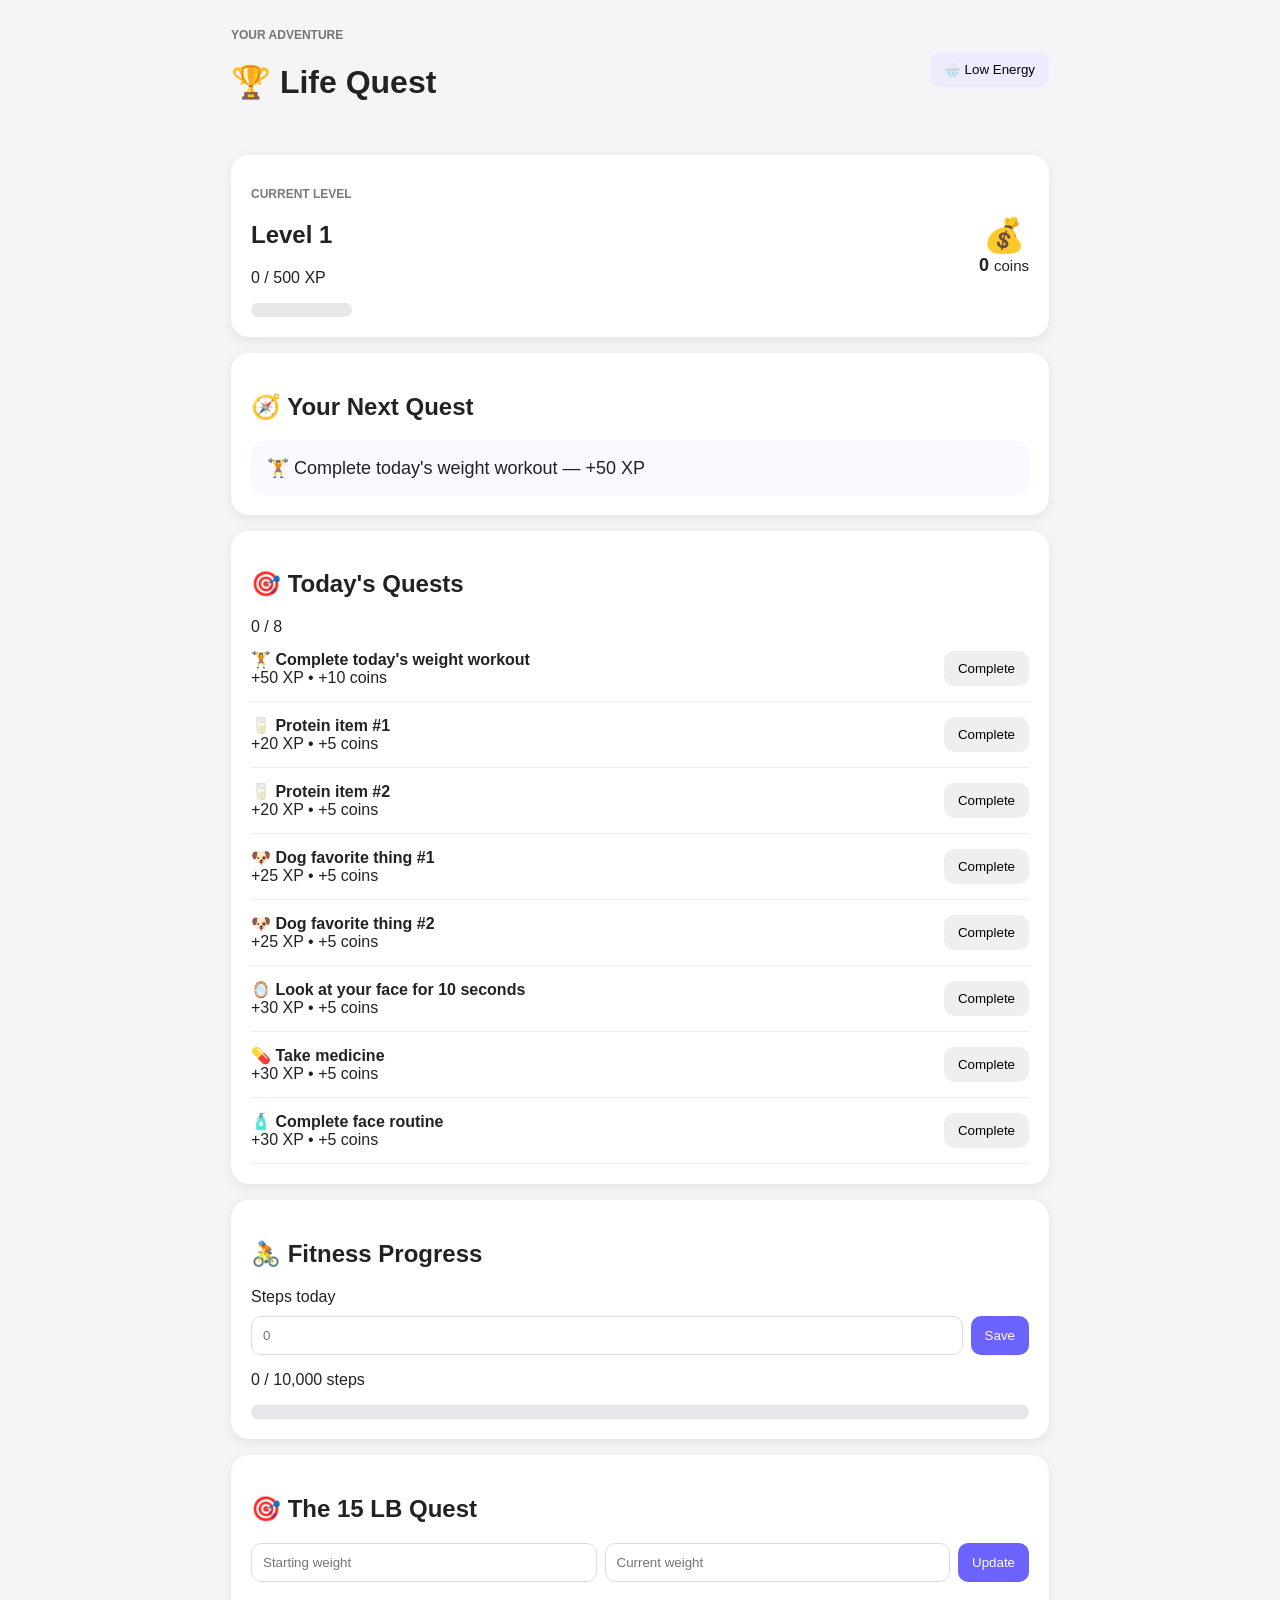
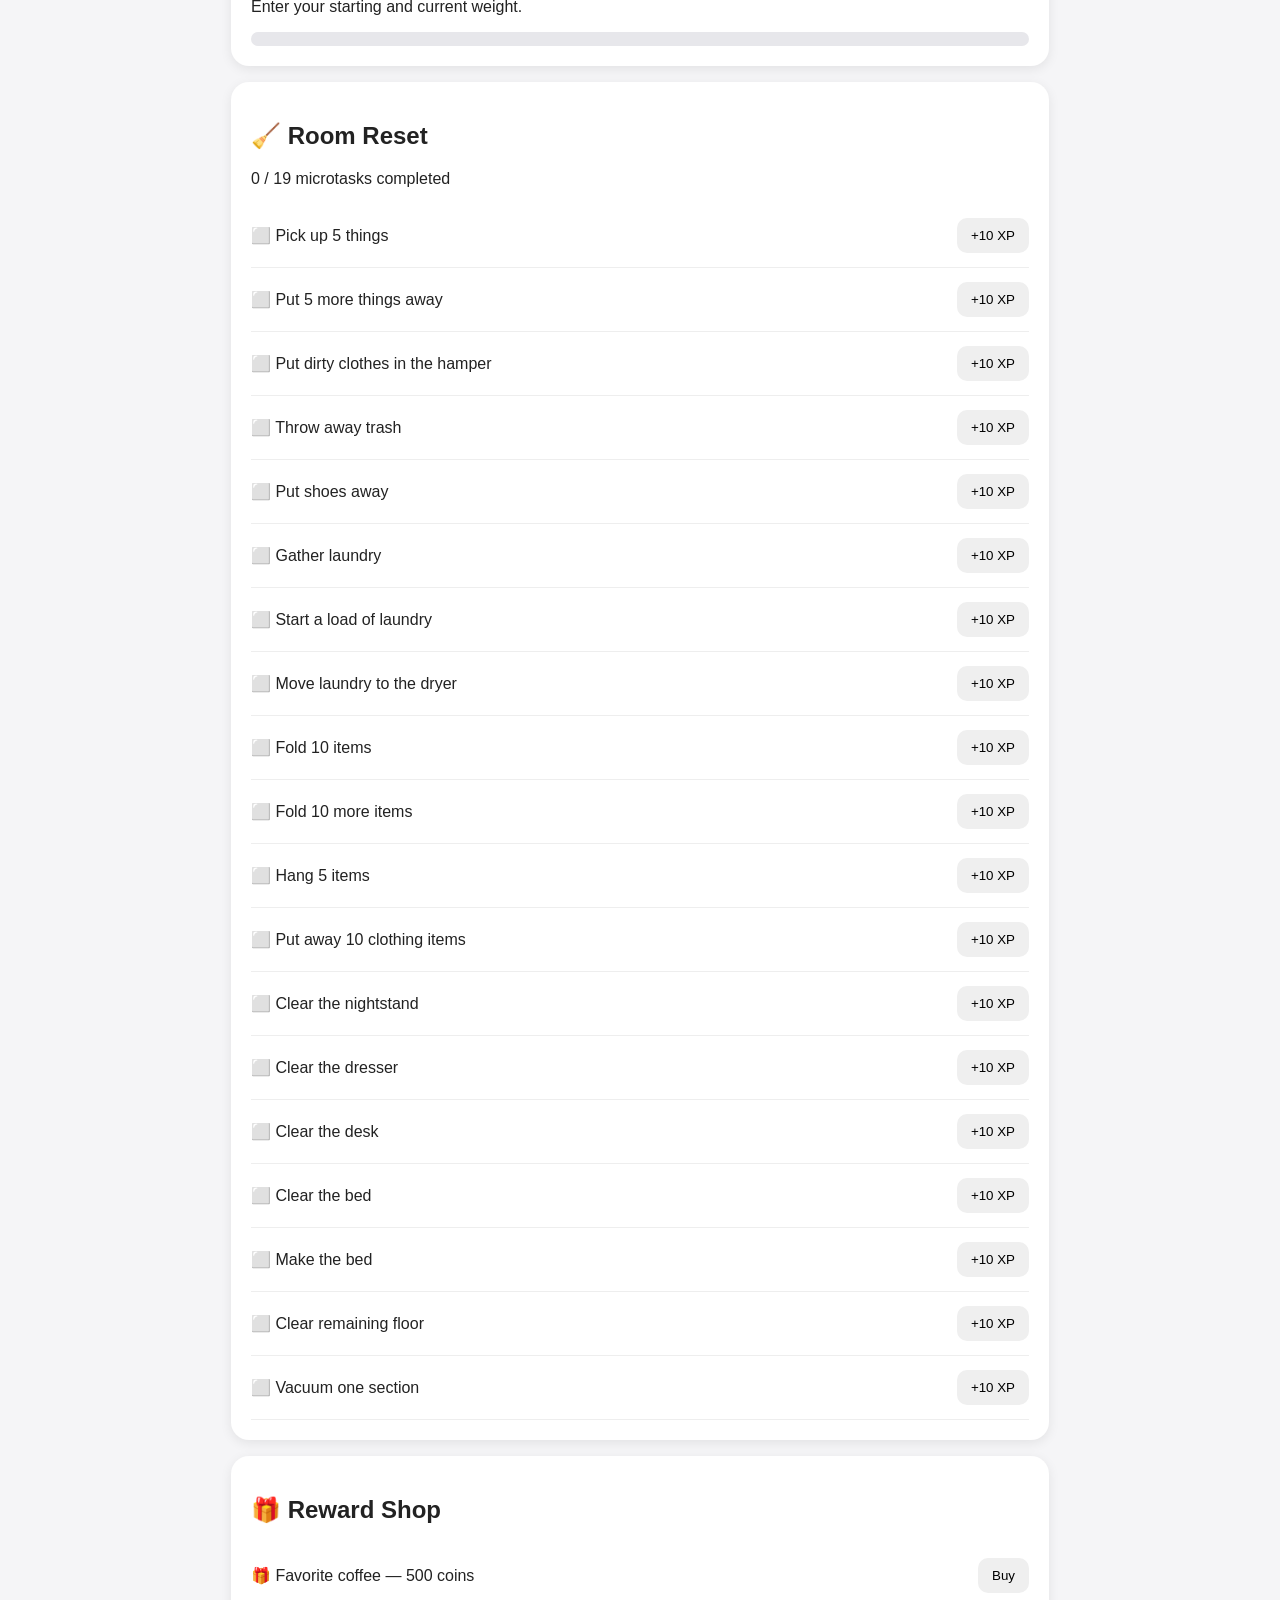
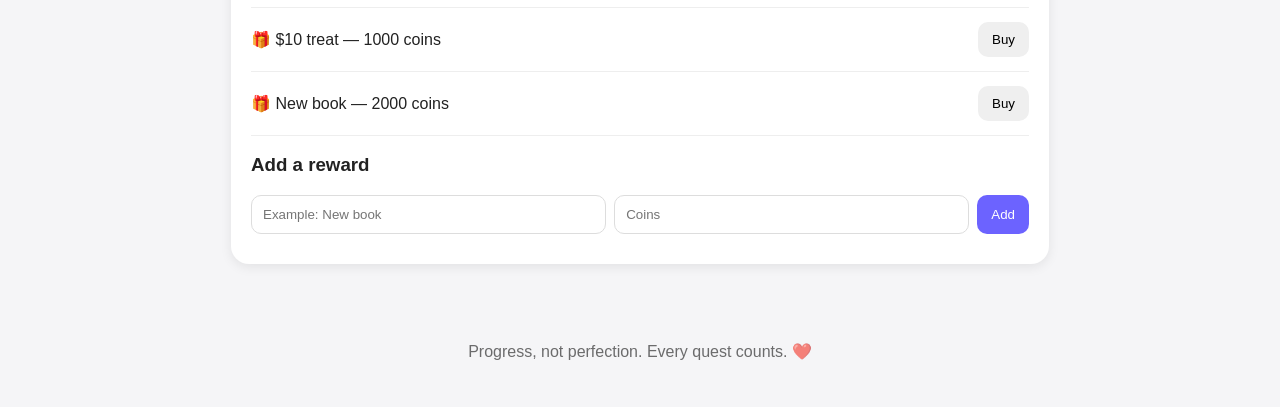
==== index.html @ d4ef8b28 "Remove .txt extension from all files" ====
<!DOCTYPE html>
<html lang="en">
<head>
  <meta charset="UTF-8">
  <meta name="viewport" content="width=device-width, initial-scale=1.0">

  <title>Life Quest</title>

  <!-- Connects our CSS design file -->
  <link rel="stylesheet" href="style.css">

  <!-- Helps the site behave like an installable app -->
  <link rel="manifest" href="manifest.json">
</head>

<body>

  <header class="top-bar">
    <div>
      <p class="eyebrow">YOUR ADVENTURE</p>
      <h1>🏆 Life Quest</h1>
    </div>

    <button id="lowEnergyButton" class="secondary-button">
      🌧️ Low Energy
    </button>
  </header>

  <main>

    <section class="hero card">
      <div>
        <p class="eyebrow">CURRENT LEVEL</p>
        <h2 id="level">Level 1</h2>
        <p id="xpText">0 / 500 XP</p>
        <div class="progress-bar">
          <div id="xpBar" class="progress-fill"></div>
        </div>
      </div>

      <div class="coin-box">
        <span>💰</span>
        <strong id="coins">0</strong>
        <small>coins</small>
      </div>
    </section>

    <section class="card">
      <h2>🧭 Your Next Quest</h2>
      <div id="nextQuest" class="next-quest">
        Loading your next tiny win...
      </div>
    </section>

    <section class="card">
      <div class="section-title">
        <h2>🎯 Today's Quests</h2>
        <span id="dailyProgressText">0 / 0</span>
      </div>
      <div id="questList"></div>
    </section>

    <section class="card">
      <h2>🚴 Fitness Progress</h2>

      <label id="fitnessLabel">Miles today</label>
      <div class="number-row">
        <input id="fitnessInput" type="number" min="0" step="0.1" placeholder="0">
        <button id="saveFitness">Save</button>
      </div>

      <p id="fitnessText">0 / 50</p>
      <div class="progress-bar">
        <div id="fitnessBar" class="progress-fill"></div>
      </div>
    </section>

    <section class="card">
      <h2>🎯 The 15 LB Quest</h2>

      <div class="number-row">
        <input id="startingWeight" type="number" placeholder="Starting weight">
        <input id="currentWeight" type="number" placeholder="Current weight">
        <button id="saveWeight">Update</button>
      </div>

      <p id="weightText">Enter your starting and current weight.</p>
      <div class="progress-bar">
        <div id="weightBar" class="progress-fill"></div>
      </div>
    </section>

    <section class="card">
      <h2>🧹 Room Reset</h2>
      <p id="roomProgressText">0 / 0 microtasks completed</p>
      <div id="roomList"></div>
    </section>

    <section class="card">
      <h2>🎁 Reward Shop</h2>

      <div id="rewardList"></div>

      <h3>Add a reward</h3>
      <div class="number-row">
        <input id="rewardName" type="text" placeholder="Example: New book">
        <input id="rewardCost" type="number" min="1" placeholder="Coins">
        <button id="addReward">Add</button>
      </div>
    </section>

    <section id="perfectDayCard" class="card hidden">
      <h2>⭐ PERFECT DAY! ⭐</h2>
      <p>You completed all of today's core quests.</p>
      <button id="spinButton" class="primary-button">🎰 BONUS SPIN</button>
      <p id="spinResult"></p>
    </section>

  </main>

  <footer>
    <p>Progress, not perfection. Every quest counts. ❤️</p>
  </footer>

  <!-- Loads the JavaScript brain after the page exists -->
  <script src="app.js"></script>

</body>
</html>
---- style.css ----
* {
  box-sizing: border-box;
}

body {
  margin: 0;
  font-family: Arial, sans-serif;
  background: #f5f5f7;
  color: #222;
}

.top-bar, main {
  max-width: 850px;
  margin: auto;
  padding: 16px;
}

.top-bar {
  display: flex;
  justify-content: space-between;
  align-items: center;
}

.card {
  background: white;
  border-radius: 18px;
  padding: 20px;
  margin-bottom: 16px;
  box-shadow: 0 3px 12px rgba(0,0,0,.08);
}

.hero {
  display: flex;
  justify-content: space-between;
  align-items: center;
}

.eyebrow {
  font-size: 12px;
  font-weight: bold;
  opacity: .6;
  margin-bottom: 4px;
}

.coin-box {
  text-align: center;
  font-size: 18px;
}

.coin-box span {
  display: block;
  font-size: 34px;
}

.progress-bar {
  width: 100%;
  height: 14px;
  background: #e7e7eb;
  border-radius: 999px;
  overflow: hidden;
}

.progress-fill {
  height: 100%;
  width: 0%;
  background: #6c63ff;
  border-radius: 999px;
  transition: width .35s ease;
}

.quest, .room-task, .reward {
  display: flex;
  align-items: center;
  justify-content: space-between;
  gap: 12px;
  padding: 14px 0;
  border-bottom: 1px solid #eee;
}

.quest.completed {
  opacity: .55;
}

.quest button, button {
  border: none;
  border-radius: 10px;
  padding: 10px 14px;
  cursor: pointer;
}

.primary-button, #saveFitness, #saveWeight, #addReward {
  background: #6c63ff;
  color: white;
}

.secondary-button {
  background: #ecebff;
}

.number-row {
  display: flex;
  gap: 8px;
  margin: 10px 0;
}

input {
  min-width: 0;
  flex: 1;
  padding: 11px;
  border: 1px solid #ddd;
  border-radius: 10px;
}

.next-quest {
  font-size: 18px;
  padding: 16px;
  background: #f8f8ff;
  border-radius: 12px;
}

.hidden {
  display: none;
}

footer {
  text-align: center;
  padding: 30px;
  opacity: .65;
}

@media (max-width: 600px) {
  .hero, .top-bar {
    align-items: flex-start;
  }

  .number-row {
    flex-wrap: wrap;
  }

  .number-row input {
    min-width: 120px;
  }
}
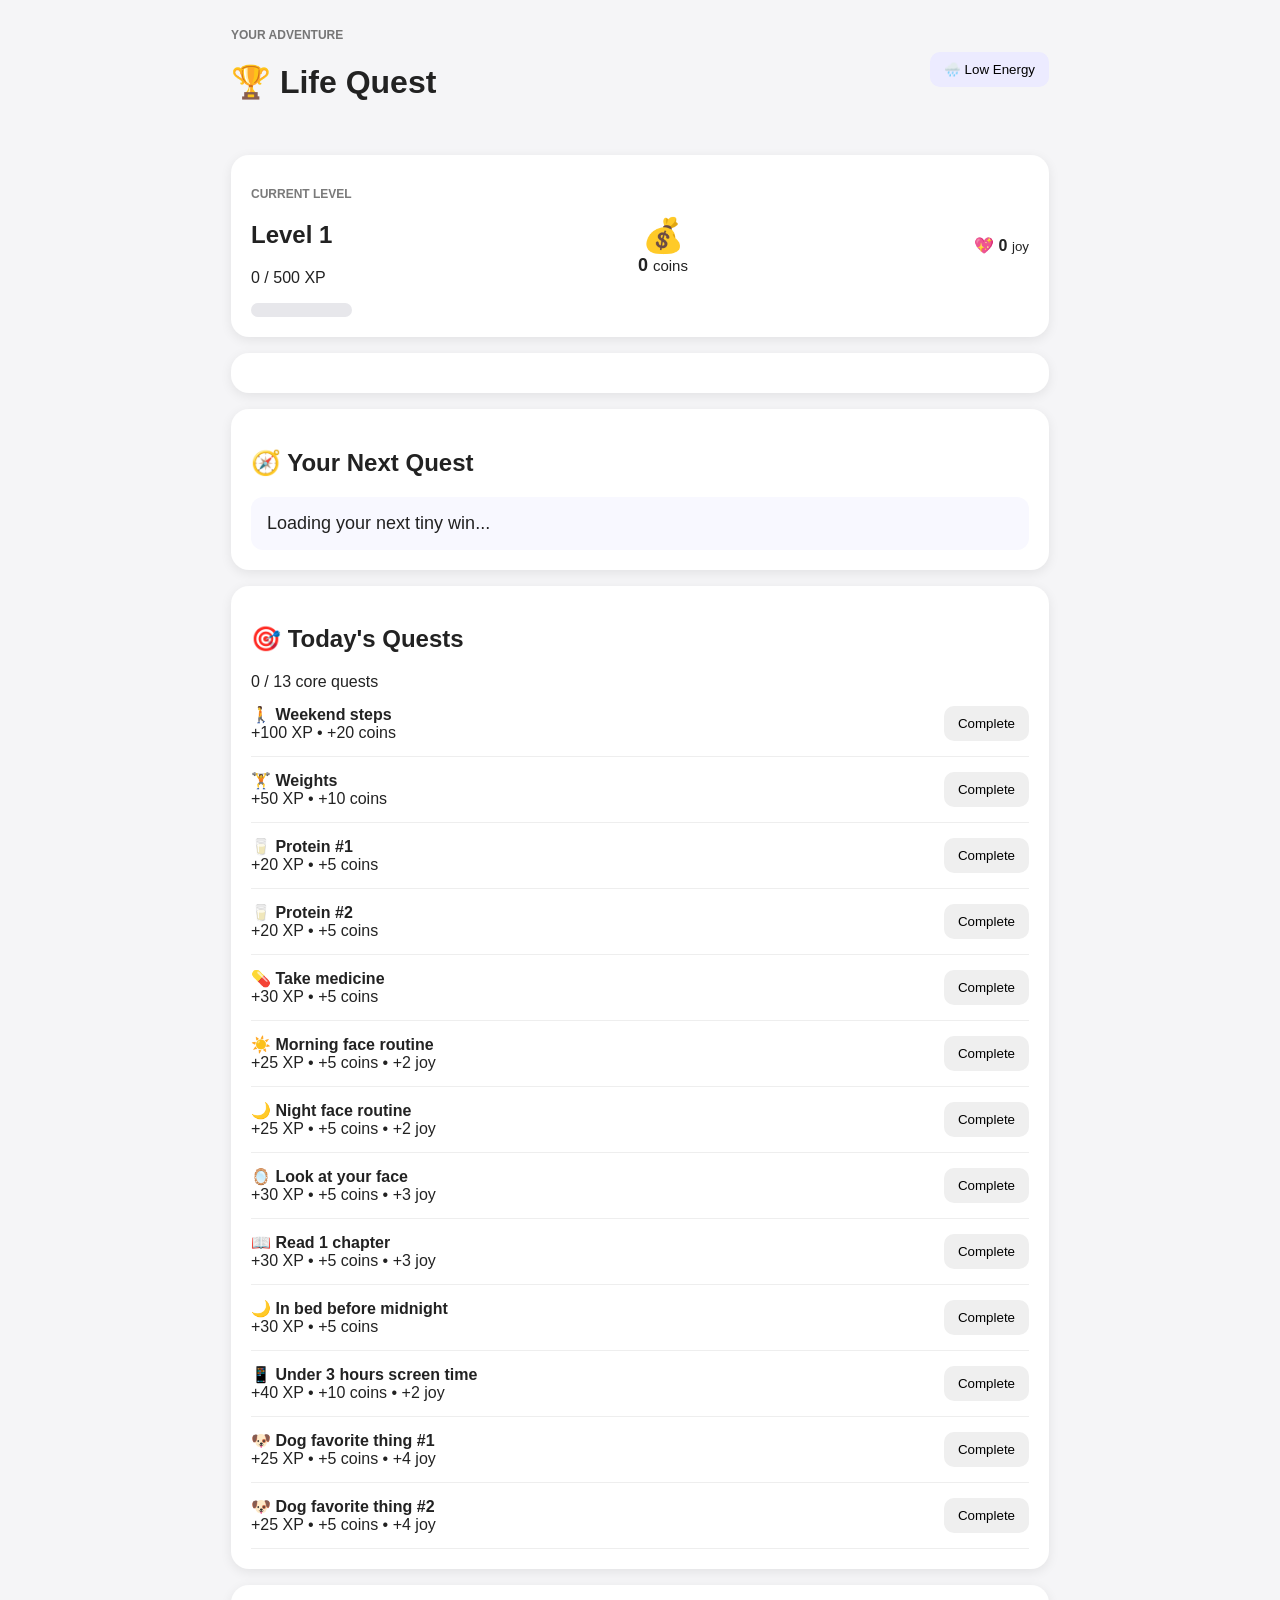
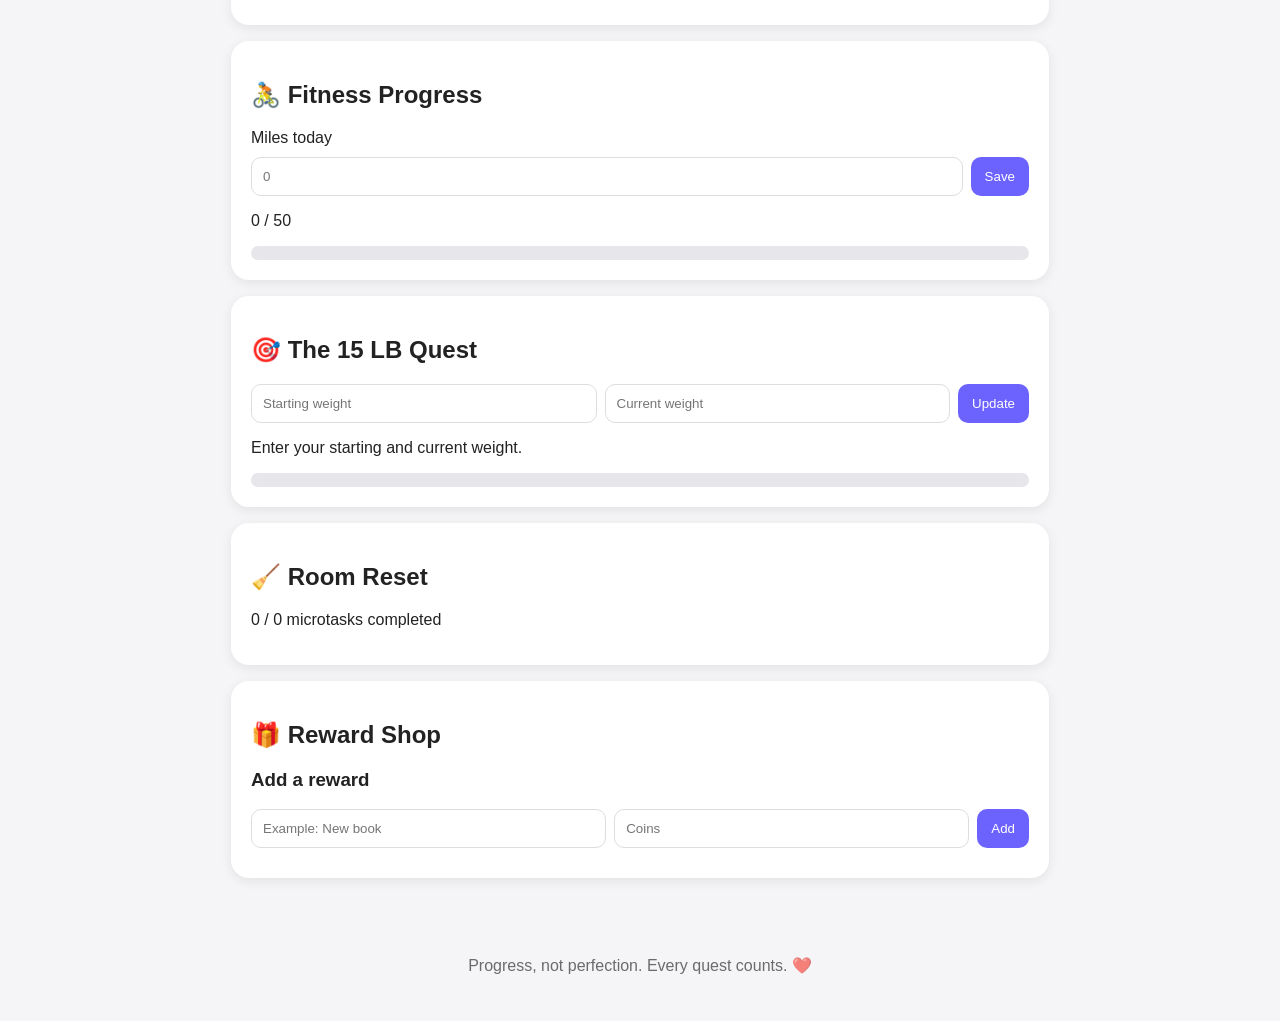
==== commit c07ea79d: "Add Joy Challenge and Life Stats sections to HTML" ====
--- a/index.html
+++ b/index.html
@@ -43,6 +43,16 @@
         <strong id="coins">0</strong>
         <small>coins</small>
       </div>
+
+      <div class="joy-box">
+        <span>💖</span>
+        <strong id="joy">0</strong>
+        <small>joy</small>
+      </div>
+    </section>
+
+    <section class="card" id="joyChallenge">
+      <!-- Dynamically populated -->
     </section>
 
     <section class="card">
@@ -58,6 +68,10 @@
         <span id="dailyProgressText">0 / 0</span>
       </div>
       <div id="questList"></div>
+    </section>
+
+    <section class="card" id="lifeStats">
+      <!-- Dynamically populated with character stats -->
     </section>
 
     <section class="card">
@@ -126,4 +140,4 @@
   <script src="app.js"></script>
 
 </body>
-</html>+</html>
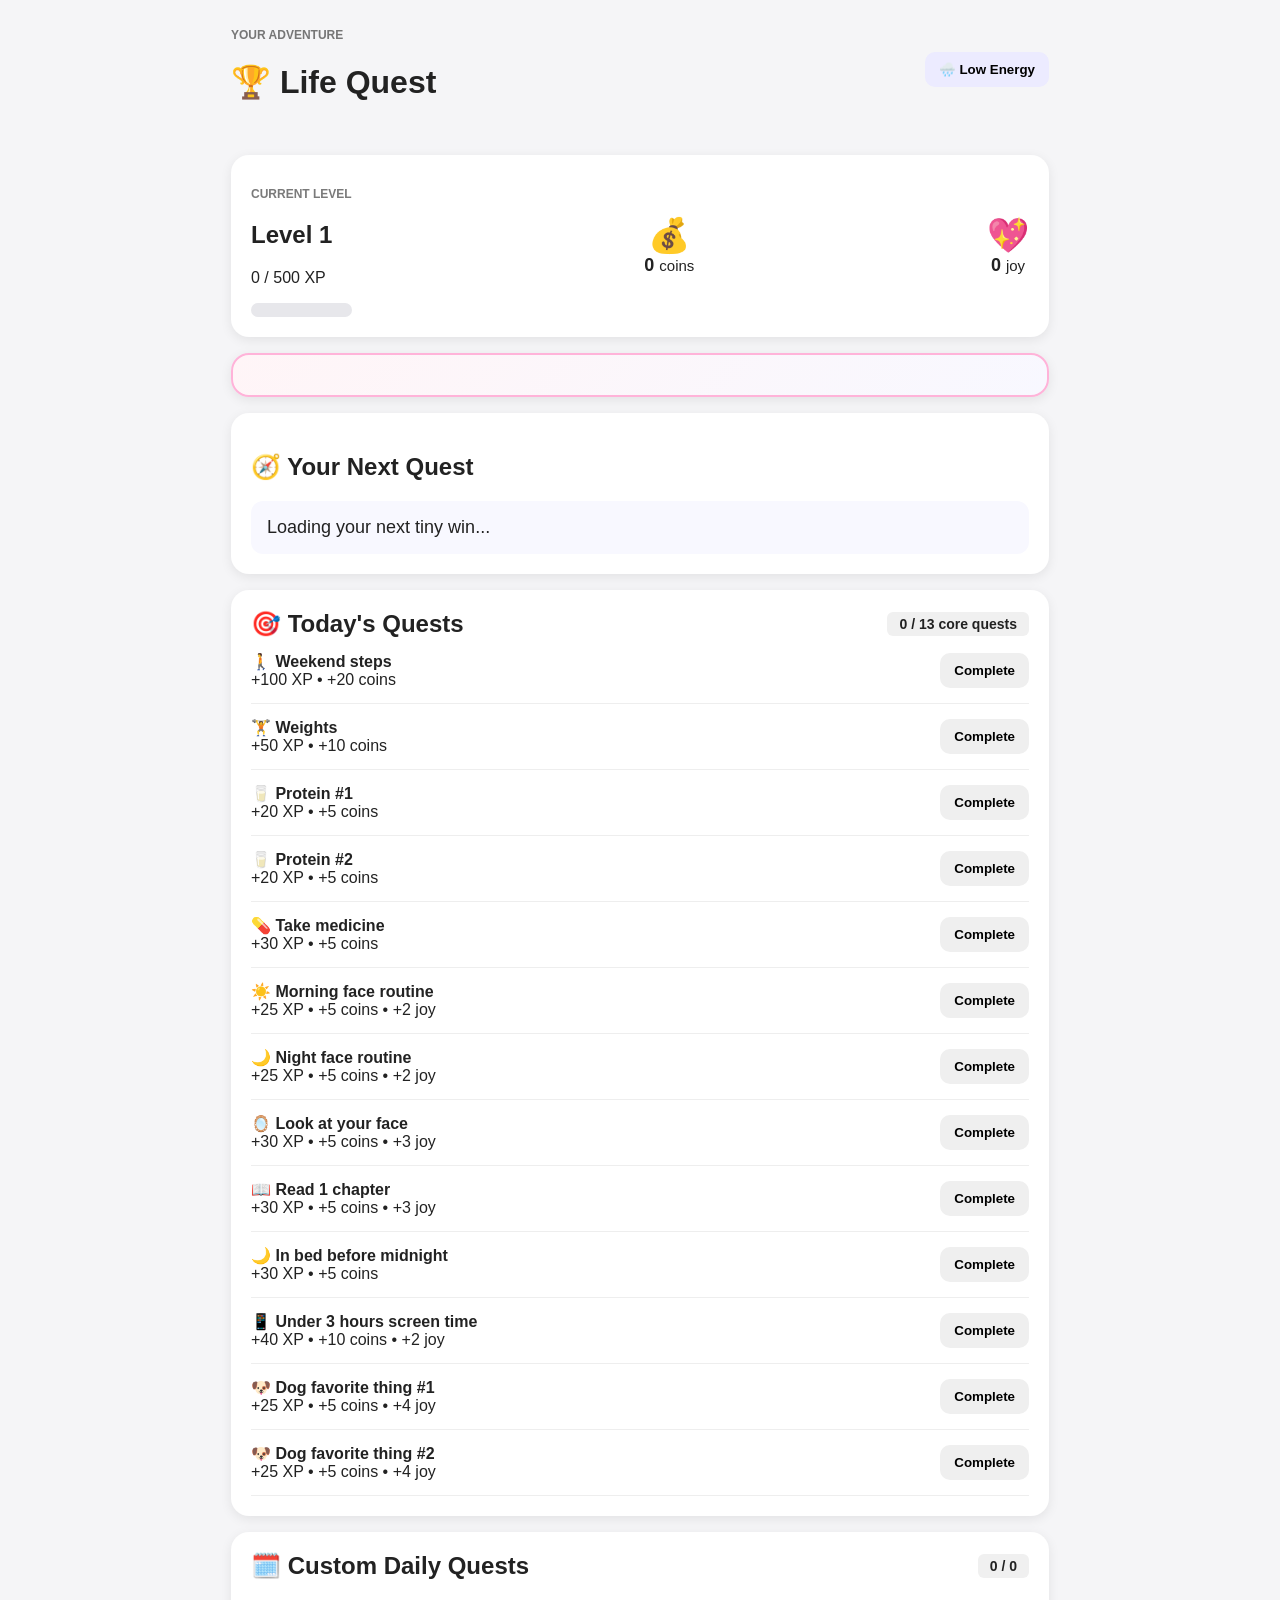
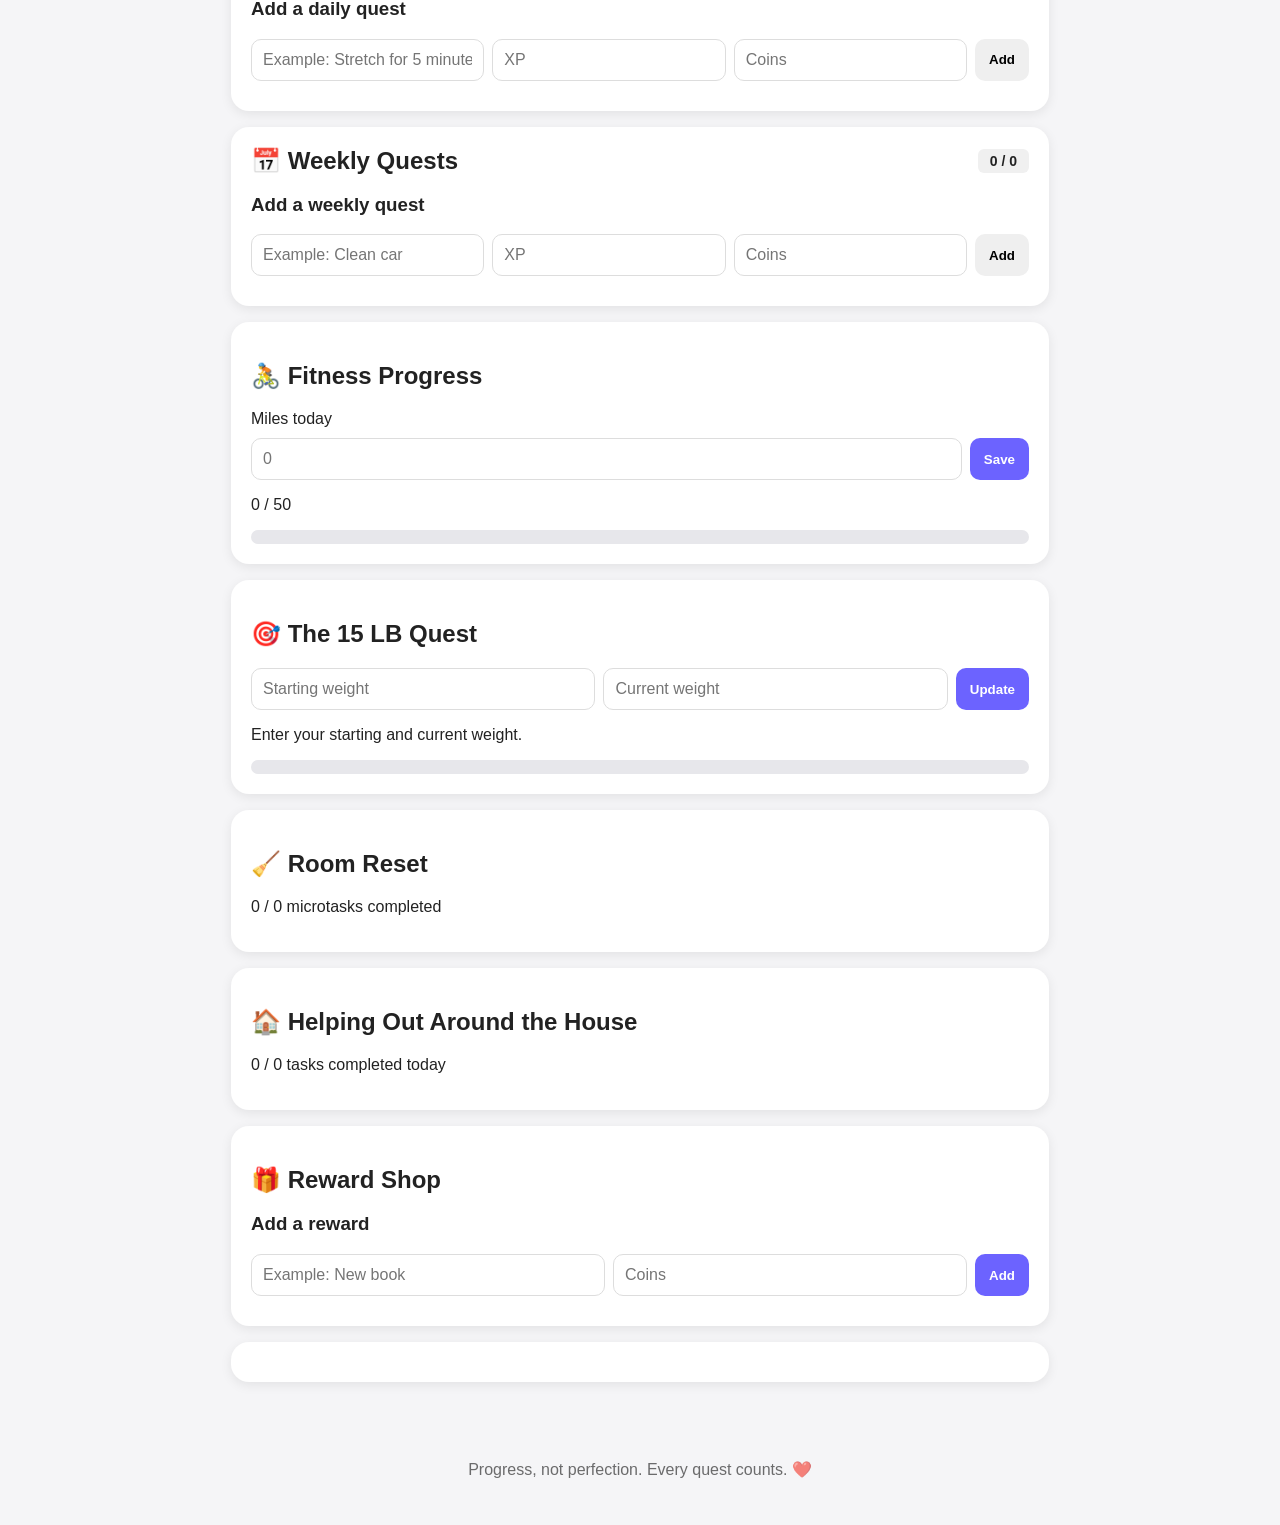
==== commit 6c3cb0fb: "Update index.html" ====
--- a/index.html
+++ b/index.html
@@ -3,7 +3,6 @@
 <head>
   <meta charset="UTF-8">
   <meta name="viewport" content="width=device-width, initial-scale=1.0">
-
   <title>Life Quest</title>
 
   <!-- Connects our CSS design file -->
@@ -12,22 +11,18 @@
   <!-- Helps the site behave like an installable app -->
   <link rel="manifest" href="manifest.json">
 </head>
-
 <body>
-
   <header class="top-bar">
     <div>
       <p class="eyebrow">YOUR ADVENTURE</p>
       <h1>🏆 Life Quest</h1>
     </div>
-
     <button id="lowEnergyButton" class="secondary-button">
       🌧️ Low Energy
     </button>
   </header>
 
   <main>
-
     <section class="hero card">
       <div>
         <p class="eyebrow">CURRENT LEVEL</p>
@@ -70,19 +65,45 @@
       <div id="questList"></div>
     </section>
 
-    <section class="card" id="lifeStats">
-      <!-- Dynamically populated with character stats -->
+    <!-- Custom Daily Quests -->
+    <section class="card">
+      <div class="section-title">
+        <h2>🗓️ Custom Daily Quests</h2>
+        <span id="dailyCustomProgressText">0 / 0</span>
+      </div>
+      <div id="dailyCustomList"></div>
+      <h3>Add a daily quest</h3>
+      <div class="number-row">
+        <input id="dailyQuestName" type="text" placeholder="Example: Stretch for 5 minutes">
+        <input id="dailyQuestXP" type="number" min="1" placeholder="XP">
+        <input id="dailyQuestCoins" type="number" min="0" placeholder="Coins">
+        <button id="addDailyQuest">Add</button>
+      </div>
+    </section>
+
+    <!-- Weekly Quests -->
+    <section class="card">
+      <div class="section-title">
+        <h2>📅 Weekly Quests</h2>
+        <span id="weeklyProgressText">0 / 0</span>
+      </div>
+      <div id="weeklyList"></div>
+      <h3>Add a weekly quest</h3>
+      <div class="number-row">
+        <input id="weeklyQuestName" type="text" placeholder="Example: Clean car">
+        <input id="weeklyQuestXP" type="number" min="1" placeholder="XP">
+        <input id="weeklyQuestCoins" type="number" min="0" placeholder="Coins">
+        <button id="addWeeklyQuest">Add</button>
+      </div>
     </section>
 
     <section class="card">
       <h2>🚴 Fitness Progress</h2>
-
       <label id="fitnessLabel">Miles today</label>
       <div class="number-row">
         <input id="fitnessInput" type="number" min="0" step="0.1" placeholder="0">
         <button id="saveFitness">Save</button>
       </div>
-
       <p id="fitnessText">0 / 50</p>
       <div class="progress-bar">
         <div id="fitnessBar" class="progress-fill"></div>
@@ -91,13 +112,11 @@
 
     <section class="card">
       <h2>🎯 The 15 LB Quest</h2>
-
       <div class="number-row">
         <input id="startingWeight" type="number" placeholder="Starting weight">
         <input id="currentWeight" type="number" placeholder="Current weight">
         <button id="saveWeight">Update</button>
       </div>
-
       <p id="weightText">Enter your starting and current weight.</p>
       <div class="progress-bar">
         <div id="weightBar" class="progress-fill"></div>
@@ -110,11 +129,16 @@
       <div id="roomList"></div>
     </section>
 
+    <!-- Helping Out Around the House -->
+    <section class="card">
+      <h2>🏠 Helping Out Around the House</h2>
+      <p id="houseProgressText">0 / 0 tasks completed today</p>
+      <div id="houseList"></div>
+    </section>
+
     <section class="card">
       <h2>🎁 Reward Shop</h2>
-
       <div id="rewardList"></div>
-
       <h3>Add a reward</h3>
       <div class="number-row">
         <input id="rewardName" type="text" placeholder="Example: New book">
@@ -123,13 +147,17 @@
       </div>
     </section>
 
+    <!-- Life stats moved toward the bottom -->
+    <section class="card" id="lifeStats">
+      <!-- Dynamically populated with character stats -->
+    </section>
+
     <section id="perfectDayCard" class="card hidden">
       <h2>⭐ PERFECT DAY! ⭐</h2>
       <p>You completed all of today's core quests.</p>
       <button id="spinButton" class="primary-button">🎰 BONUS SPIN</button>
       <p id="spinResult"></p>
     </section>
-
   </main>
 
   <footer>
@@ -138,6 +166,5 @@
 
   <!-- Loads the JavaScript brain after the page exists -->
   <script src="app.js"></script>
-
 </body>
 </html>
--- a/style.css
+++ b/style.css
@@ -33,6 +33,7 @@
   display: flex;
   justify-content: space-between;
   align-items: center;
+  gap: 16px;
 }
 
 .eyebrow {
@@ -42,12 +43,12 @@
   margin-bottom: 4px;
 }
 
-.coin-box {
+.coin-box, .joy-box {
   text-align: center;
   font-size: 18px;
 }
 
-.coin-box span {
+.coin-box span, .joy-box span {
   display: block;
   font-size: 34px;
 }
@@ -77,6 +78,22 @@
   border-bottom: 1px solid #eee;
 }
 
+.quest-right {
+  display: flex;
+  align-items: center;
+  gap: 8px;
+}
+
+.streak {
+  font-size: 14px;
+  font-weight: bold;
+  padding: 4px 8px;
+  background: #ffebee;
+  border-radius: 6px;
+  min-width: 40px;
+  text-align: center;
+}
+
 .quest.completed {
   opacity: .55;
 }
@@ -86,11 +103,18 @@
   border-radius: 10px;
   padding: 10px 14px;
   cursor: pointer;
-}
-
-.primary-button, #saveFitness, #saveWeight, #addReward {
+  font-weight: bold;
+}
+
+.primary-button, #saveFitness, #saveWeight, #addReward, #acceptChallenge {
   background: #6c63ff;
   color: white;
+}
+
+.primary-button:hover, #saveFitness:hover, #saveWeight:hover, #addReward:hover, #acceptChallenge:hover {
+  background: #5a52d5;
+  transform: translateY(-2px);
+  box-shadow: 0 4px 12px rgba(108, 99, 255, 0.3);
 }
 
 .secondary-button {
@@ -109,6 +133,13 @@
   padding: 11px;
   border: 1px solid #ddd;
   border-radius: 10px;
+  font-size: 16px;
+}
+
+input:focus {
+  outline: none;
+  border-color: #6c63ff;
+  box-shadow: 0 0 0 2px rgba(108, 99, 255, 0.1);
 }
 
 .next-quest {
@@ -118,6 +149,83 @@
   border-radius: 12px;
 }
 
+/* JOY CHALLENGE STYLES */
+#joyChallenge {
+  background: linear-gradient(135deg, #fff5f7 0%, #f8f8ff 100%);
+  border: 2px solid #ffb3d9;
+}
+
+#joyChallenge h3 {
+  margin-top: 0;
+  color: #d81b60;
+}
+
+#joyChallenge p {
+  font-size: 16px;
+  line-height: 1.6;
+  margin: 12px 0;
+}
+
+#joyChallenge > div {
+  font-weight: bold;
+  color: #6c63ff;
+  margin: 10px 0;
+}
+
+#challengeStatus {
+  text-align: center;
+  font-weight: bold;
+  color: #4caf50;
+  margin-top: 12px;
+}
+
+/* LIFE STATS STYLES */
+#lifeStats h3 {
+  margin-top: 0;
+  margin-bottom: 16px;
+  color: #6c63ff;
+}
+
+.stat-row {
+  display: flex;
+  justify-content: space-between;
+  align-items: center;
+  padding: 12px 0;
+  border-bottom: 1px solid #f0f0f0;
+}
+
+.stat-row span:first-child {
+  font-weight: bold;
+  min-width: 120px;
+}
+
+.stat-row span:last-child {
+  font-family: monospace;
+  font-size: 14px;
+  text-align: right;
+  flex: 1;
+}
+
+.section-title {
+  display: flex;
+  justify-content: space-between;
+  align-items: center;
+  gap: 12px;
+}
+
+.section-title h2 {
+  margin: 0;
+}
+
+.section-title span {
+  font-size: 14px;
+  background: #f0f0f0;
+  padding: 4px 12px;
+  border-radius: 6px;
+  font-weight: bold;
+  white-space: nowrap;
+}
+
 .hidden {
   display: none;
 }
@@ -130,7 +238,16 @@
 
 @media (max-width: 600px) {
   .hero, .top-bar {
+    flex-direction: column;
     align-items: flex-start;
+  }
+
+  .hero {
+    gap: 12px;
+  }
+
+  .coin-box, .joy-box {
+    width: 100%;
   }
 
   .number-row {
@@ -140,4 +257,18 @@
   .number-row input {
     min-width: 120px;
   }
-}
+
+  .quest, .room-task, .reward {
+    flex-direction: column;
+    align-items: flex-start;
+  }
+
+  .quest-right {
+    width: 100%;
+    justify-content: space-between;
+  }
+
+  .quest-right button {
+    width: 100%;
+  }
+}
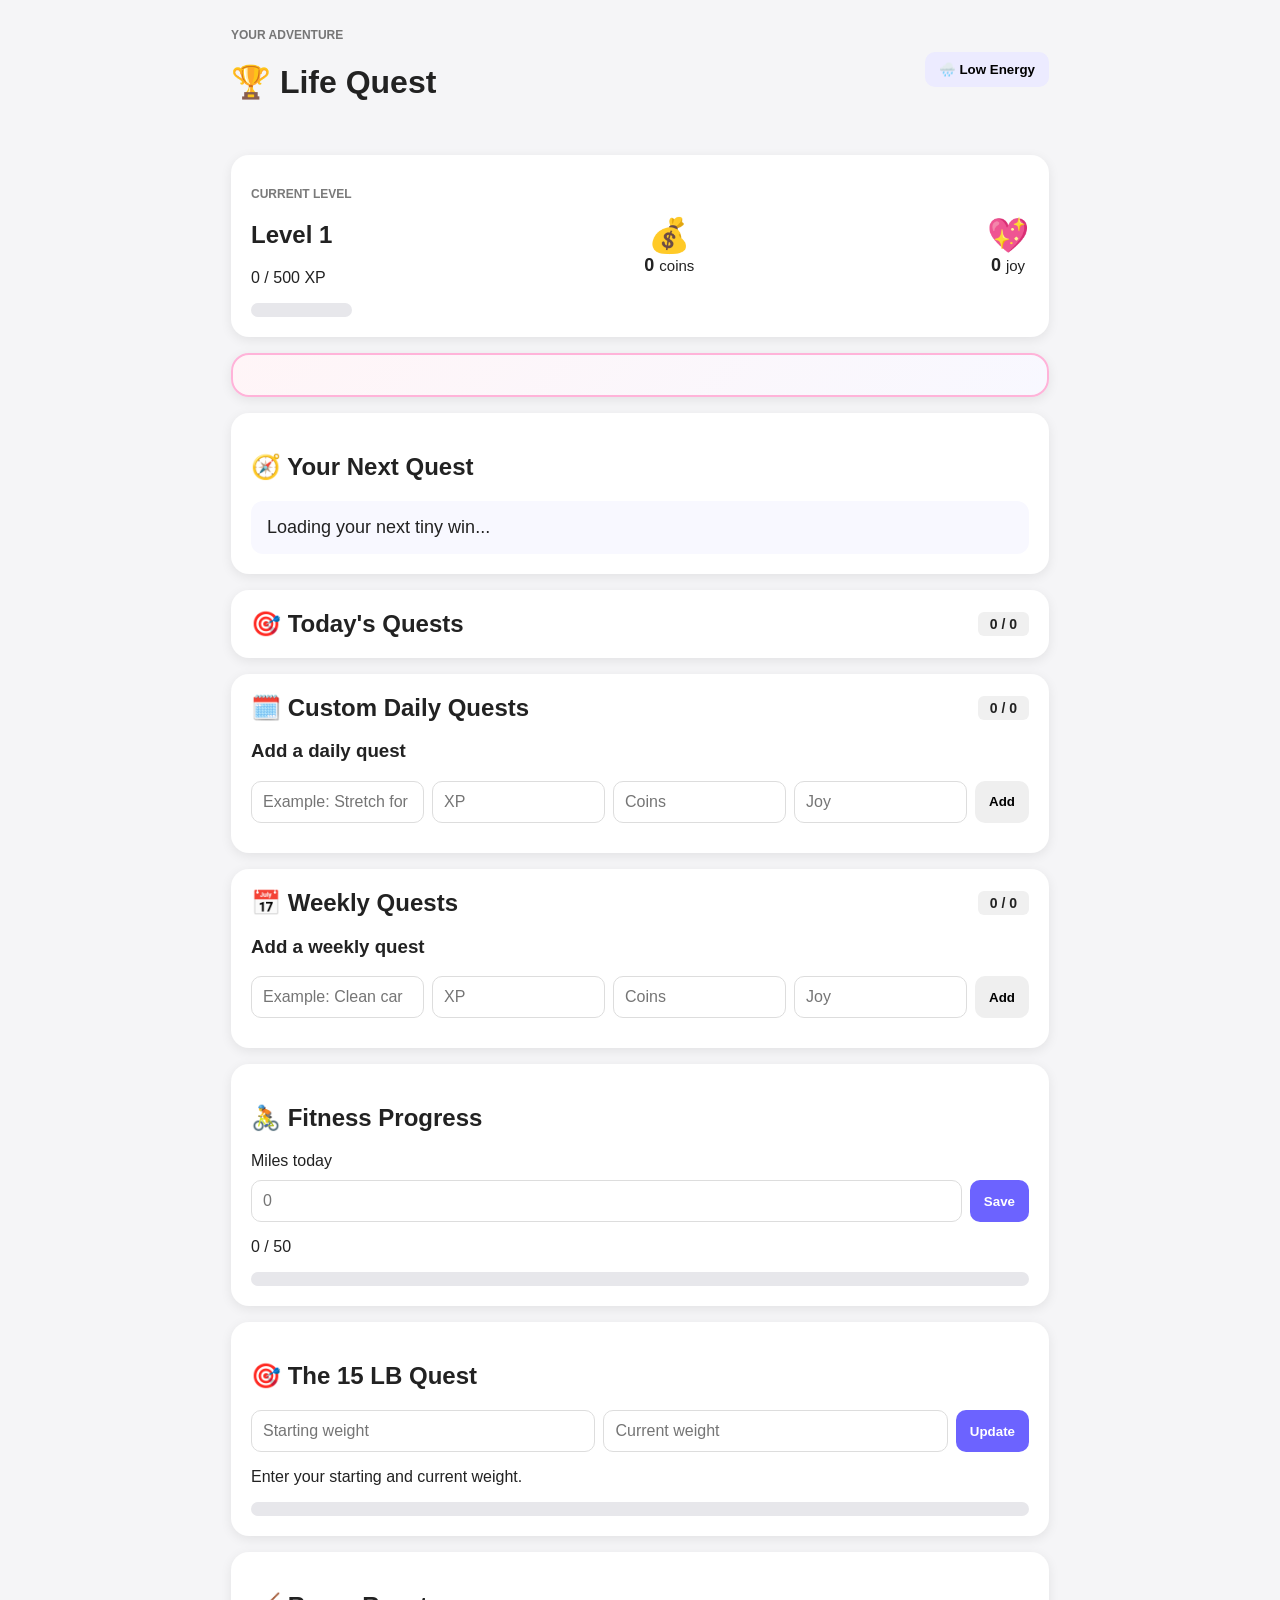
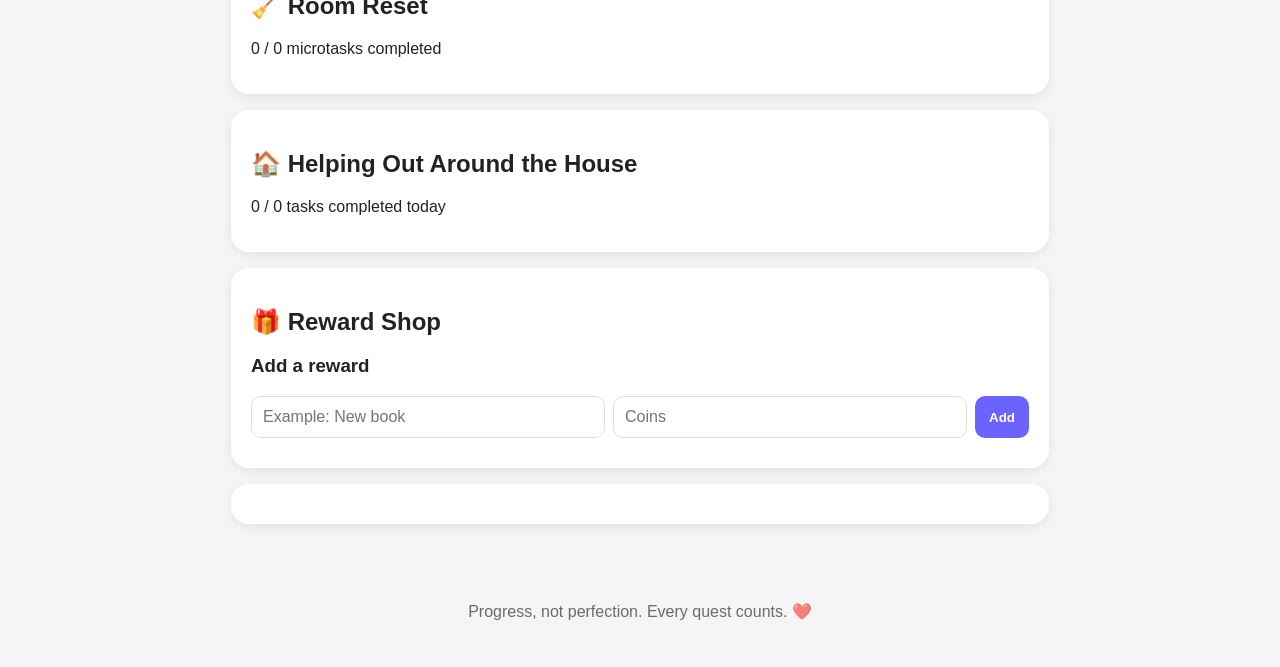
==== commit 09f51785: "Update index.html" ====
--- a/index.html
+++ b/index.html
@@ -5,24 +5,25 @@
   <meta name="viewport" content="width=device-width, initial-scale=1.0">
   <title>Life Quest</title>
 
-  <!-- Connects our CSS design file -->
+  <!-- CSS -->
   <link rel="stylesheet" href="style.css">
 
-  <!-- Helps the site behave like an installable app -->
+  <!-- PWA Manifest -->
   <link rel="manifest" href="manifest.json">
 </head>
+
 <body>
   <header class="top-bar">
     <div>
       <p class="eyebrow">YOUR ADVENTURE</p>
       <h1>🏆 Life Quest</h1>
     </div>
-    <button id="lowEnergyButton" class="secondary-button">
-      🌧️ Low Energy
-    </button>
+    <button id="lowEnergyButton" class="secondary-button">🌧️ Low Energy</button>
   </header>
 
   <main>
+
+    <!-- HERO -->
     <section class="hero card">
       <div>
         <p class="eyebrow">CURRENT LEVEL</p>
@@ -46,17 +47,16 @@
       </div>
     </section>
 
-    <section class="card" id="joyChallenge">
-      <!-- Dynamically populated -->
+    <!-- JOY CHALLENGE -->
+    <section class="card" id="joyChallenge"></section>
+
+    <!-- NEXT QUEST -->
+    <section class="card">
+      <h2>🧭 Your Next Quest</h2>
+      <div id="nextQuest" class="next-quest">Loading your next tiny win...</div>
     </section>
 
-    <section class="card">
-      <h2>🧭 Your Next Quest</h2>
-      <div id="nextQuest" class="next-quest">
-        Loading your next tiny win...
-      </div>
-    </section>
-
+    <!-- DAILY QUESTS -->
     <section class="card">
       <div class="section-title">
         <h2>🎯 Today's Quests</h2>
@@ -65,38 +65,45 @@
       <div id="questList"></div>
     </section>
 
-    <!-- Custom Daily Quests -->
+    <!-- CUSTOM DAILY QUESTS -->
     <section class="card">
       <div class="section-title">
         <h2>🗓️ Custom Daily Quests</h2>
         <span id="dailyCustomProgressText">0 / 0</span>
       </div>
+
       <div id="dailyCustomList"></div>
+
       <h3>Add a daily quest</h3>
       <div class="number-row">
         <input id="dailyQuestName" type="text" placeholder="Example: Stretch for 5 minutes">
         <input id="dailyQuestXP" type="number" min="1" placeholder="XP">
         <input id="dailyQuestCoins" type="number" min="0" placeholder="Coins">
+        <input id="dailyQuestJoy" type="number" min="0" placeholder="Joy">
         <button id="addDailyQuest">Add</button>
       </div>
     </section>
 
-    <!-- Weekly Quests -->
+    <!-- WEEKLY QUESTS -->
     <section class="card">
       <div class="section-title">
         <h2>📅 Weekly Quests</h2>
         <span id="weeklyProgressText">0 / 0</span>
       </div>
+
       <div id="weeklyList"></div>
+
       <h3>Add a weekly quest</h3>
       <div class="number-row">
         <input id="weeklyQuestName" type="text" placeholder="Example: Clean car">
         <input id="weeklyQuestXP" type="number" min="1" placeholder="XP">
         <input id="weeklyQuestCoins" type="number" min="0" placeholder="Coins">
+        <input id="weeklyQuestJoy" type="number" min="0" placeholder="Joy">
         <button id="addWeeklyQuest">Add</button>
       </div>
     </section>
 
+    <!-- FITNESS -->
     <section class="card">
       <h2>🚴 Fitness Progress</h2>
       <label id="fitnessLabel">Miles today</label>
@@ -110,6 +117,7 @@
       </div>
     </section>
 
+    <!-- WEIGHT -->
     <section class="card">
       <h2>🎯 The 15 LB Quest</h2>
       <div class="number-row">
@@ -123,22 +131,25 @@
       </div>
     </section>
 
+    <!-- ROOM RESET -->
     <section class="card">
       <h2>🧹 Room Reset</h2>
       <p id="roomProgressText">0 / 0 microtasks completed</p>
       <div id="roomList"></div>
     </section>
 
-    <!-- Helping Out Around the House -->
+    <!-- HOUSE TASKS -->
     <section class="card">
       <h2>🏠 Helping Out Around the House</h2>
       <p id="houseProgressText">0 / 0 tasks completed today</p>
       <div id="houseList"></div>
     </section>
 
+    <!-- REWARD SHOP -->
     <section class="card">
       <h2>🎁 Reward Shop</h2>
       <div id="rewardList"></div>
+
       <h3>Add a reward</h3>
       <div class="number-row">
         <input id="rewardName" type="text" placeholder="Example: New book">
@@ -147,24 +158,24 @@
       </div>
     </section>
 
-    <!-- Life stats moved toward the bottom -->
-    <section class="card" id="lifeStats">
-      <!-- Dynamically populated with character stats -->
-    </section>
+    <!-- LIFE STATS -->
+    <section class="card" id="lifeStats"></section>
 
+    <!-- PERFECT DAY -->
     <section id="perfectDayCard" class="card hidden">
       <h2>⭐ PERFECT DAY! ⭐</h2>
       <p>You completed all of today's core quests.</p>
       <button id="spinButton" class="primary-button">🎰 BONUS SPIN</button>
       <p id="spinResult"></p>
     </section>
+
   </main>
 
   <footer>
     <p>Progress, not perfection. Every quest counts. ❤️</p>
   </footer>
 
-  <!-- Loads the JavaScript brain after the page exists -->
+  <!-- JS -->
   <script src="app.js"></script>
 </body>
 </html>
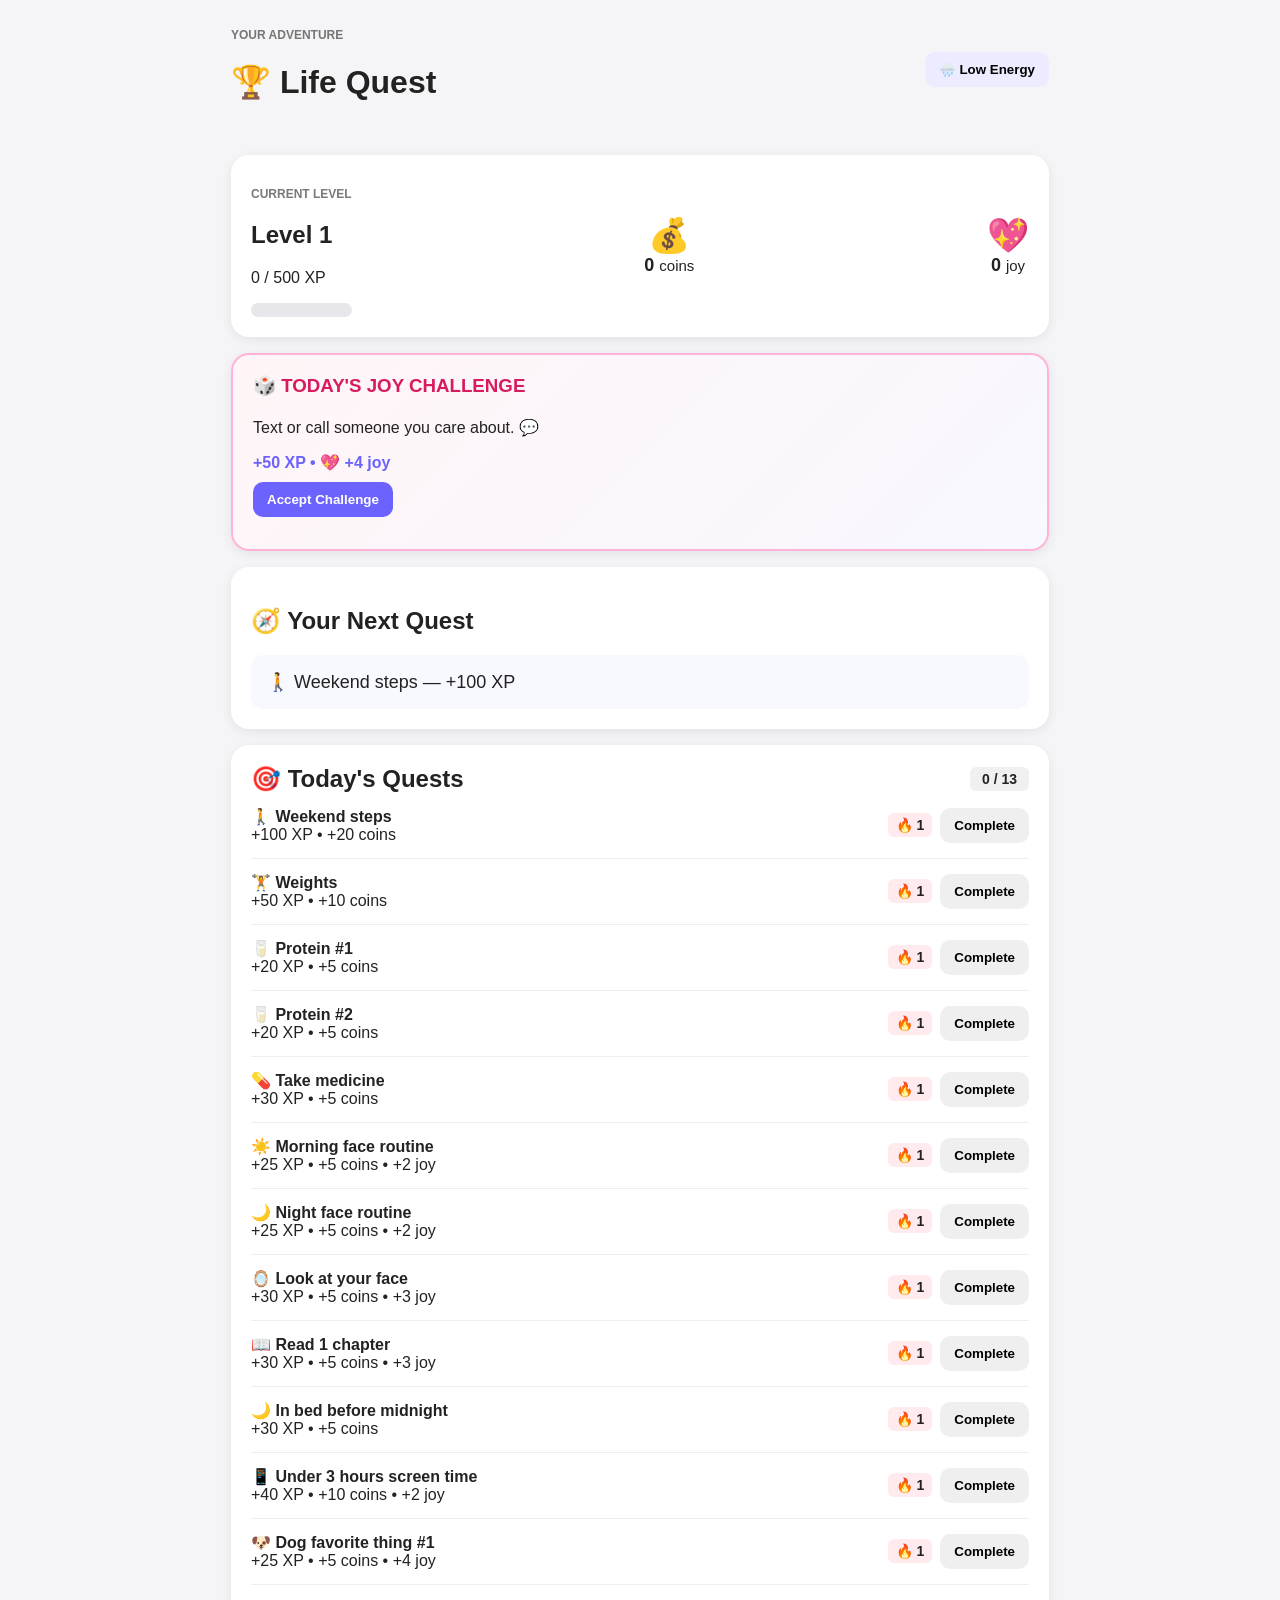
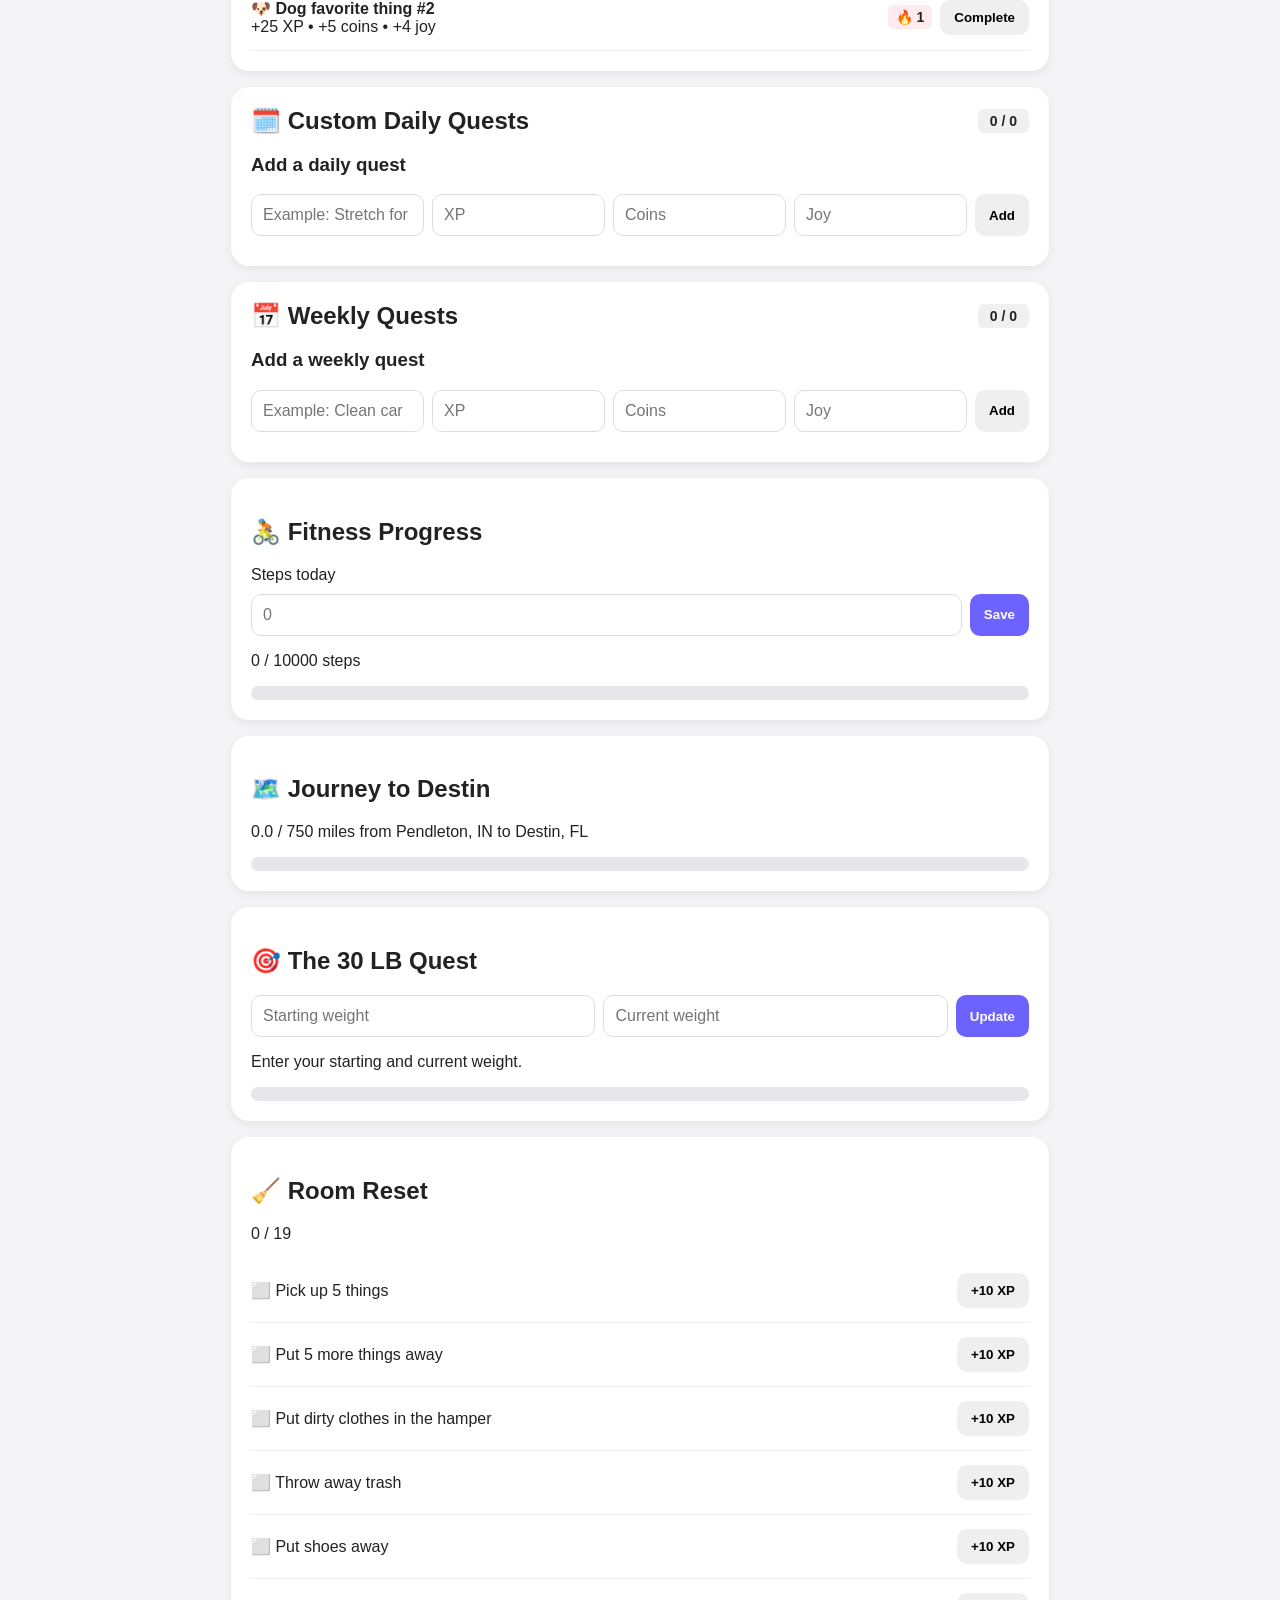
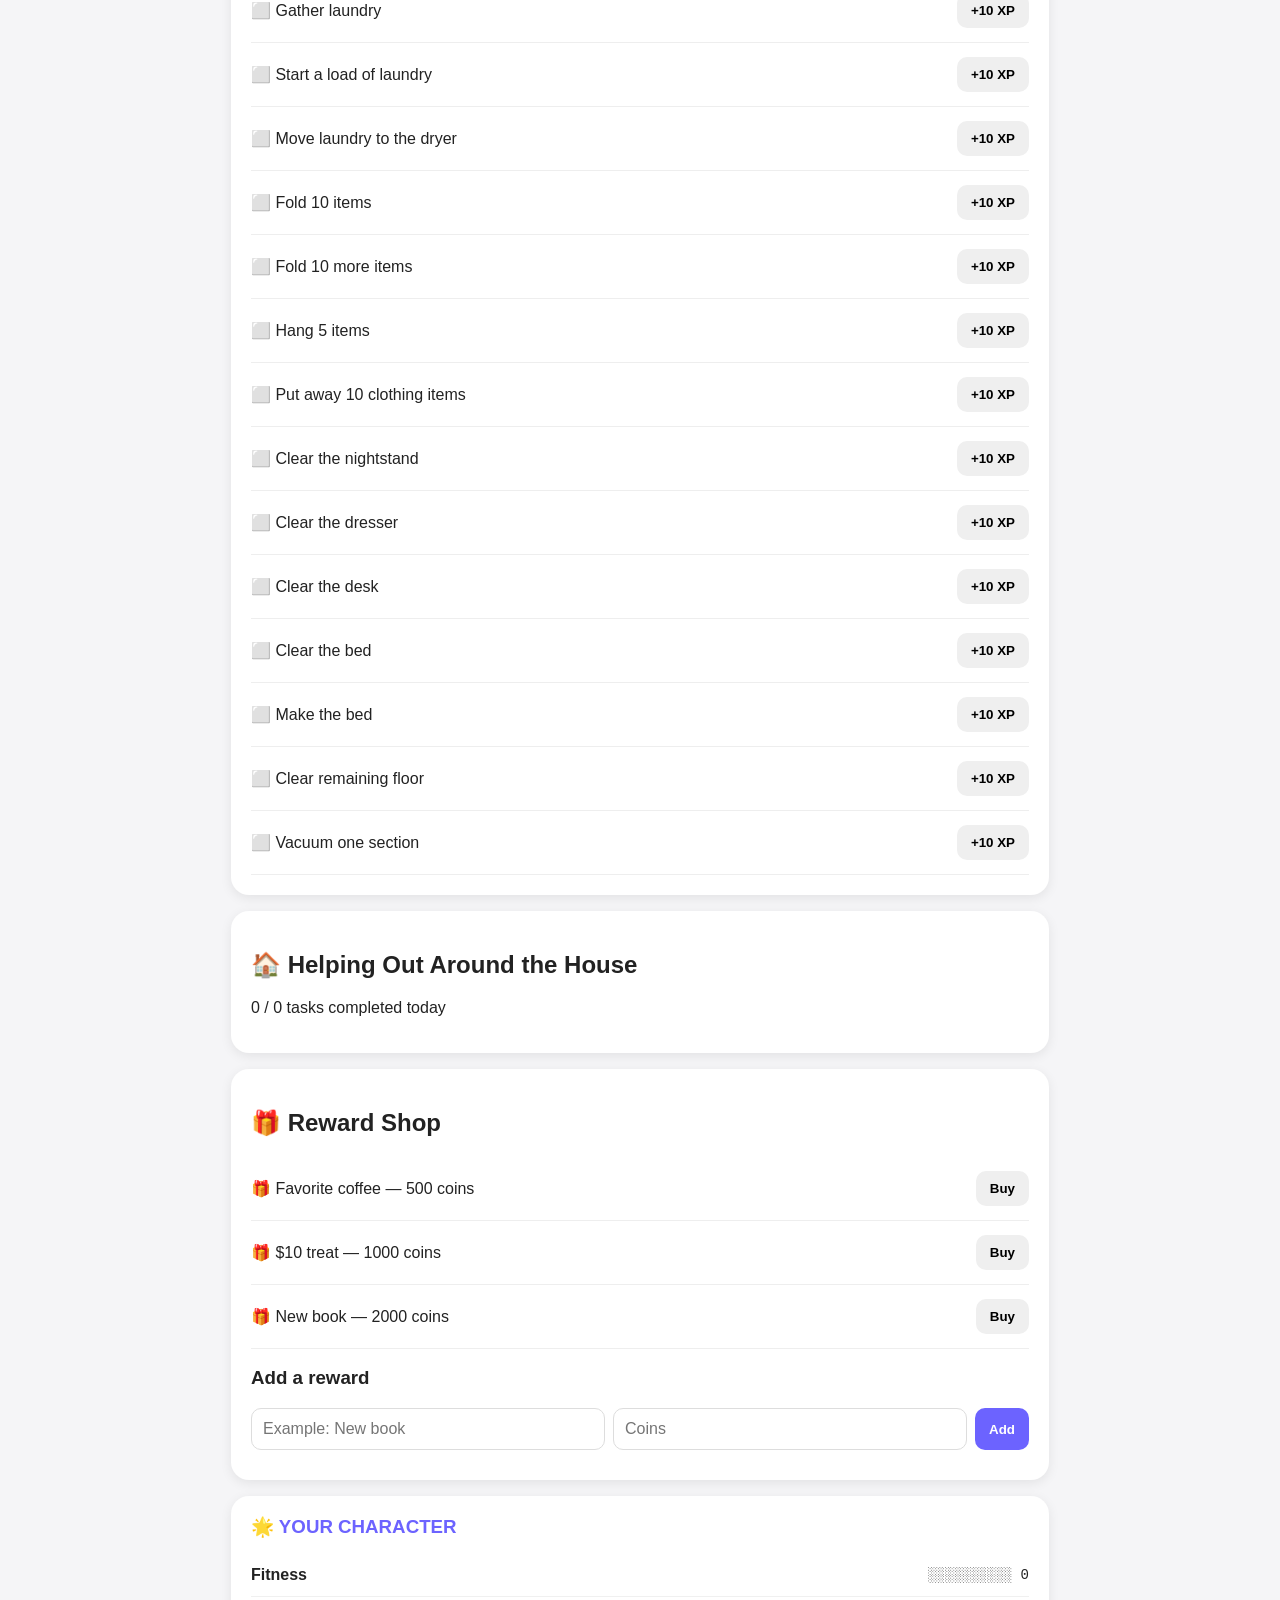
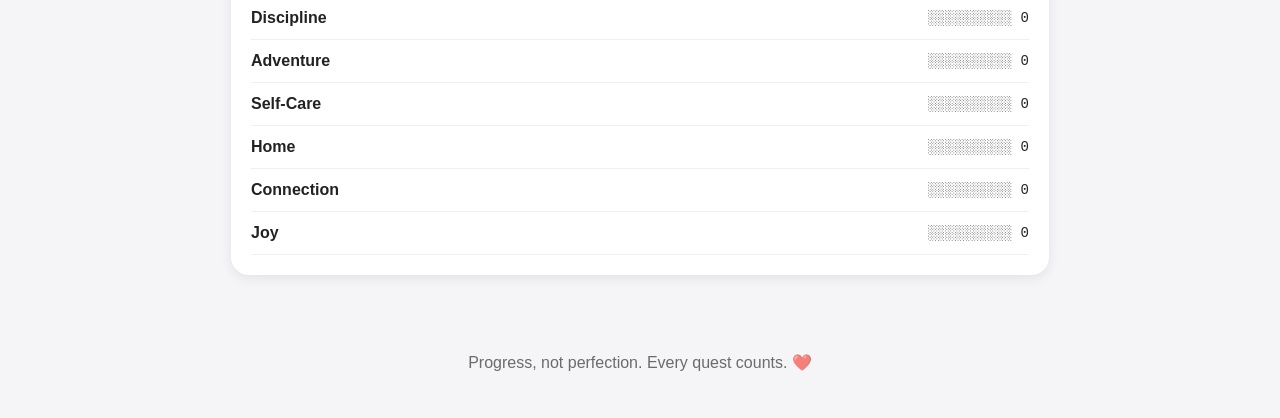
==== commit d625766e: "Update index.html" ====
--- a/index.html
+++ b/index.html
@@ -4,14 +4,9 @@
   <meta charset="UTF-8">
   <meta name="viewport" content="width=device-width, initial-scale=1.0">
   <title>Life Quest</title>
-
-  <!-- CSS -->
   <link rel="stylesheet" href="style.css">
-
-  <!-- PWA Manifest -->
   <link rel="manifest" href="manifest.json">
 </head>
-
 <body>
   <header class="top-bar">
     <div>
@@ -22,7 +17,6 @@
   </header>
 
   <main>
-
     <!-- HERO -->
     <section class="hero card">
       <div>
@@ -117,9 +111,18 @@
       </div>
     </section>
 
+    <!-- TRAVEL MAP -->
+    <section class="card">
+      <h2>🗺️ Journey to Destin</h2>
+      <p id="travelText">0 / 750 miles</p>
+      <div class="progress-bar">
+        <div id="travelBar" class="progress-fill"></div>
+      </div>
+    </section>
+
     <!-- WEIGHT -->
     <section class="card">
-      <h2>🎯 The 15 LB Quest</h2>
+      <h2>🎯 The 30 LB Quest</h2>
       <div class="number-row">
         <input id="startingWeight" type="number" placeholder="Starting weight">
         <input id="currentWeight" type="number" placeholder="Current weight">
@@ -168,14 +171,12 @@
       <button id="spinButton" class="primary-button">🎰 BONUS SPIN</button>
       <p id="spinResult"></p>
     </section>
-
   </main>
 
   <footer>
     <p>Progress, not perfection. Every quest counts. ❤️</p>
   </footer>
 
-  <!-- JS -->
   <script src="app.js"></script>
 </body>
 </html>
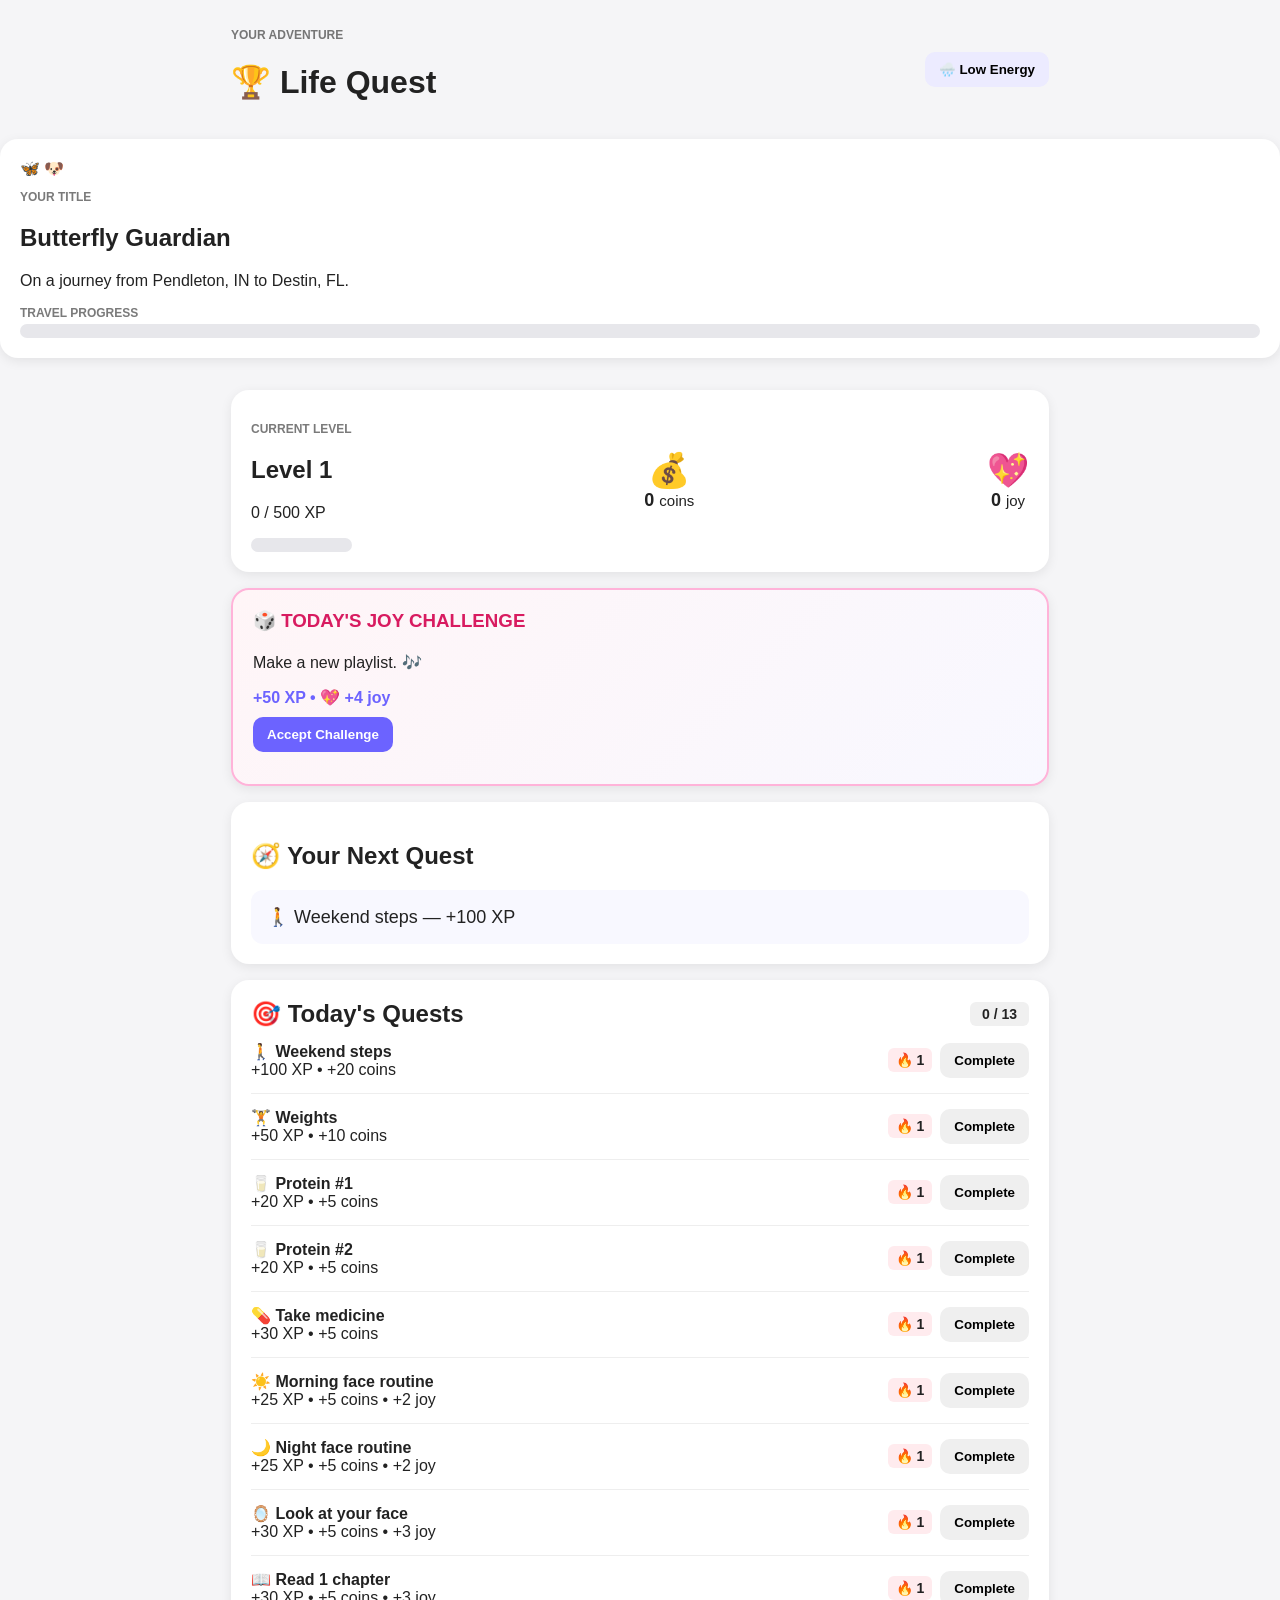
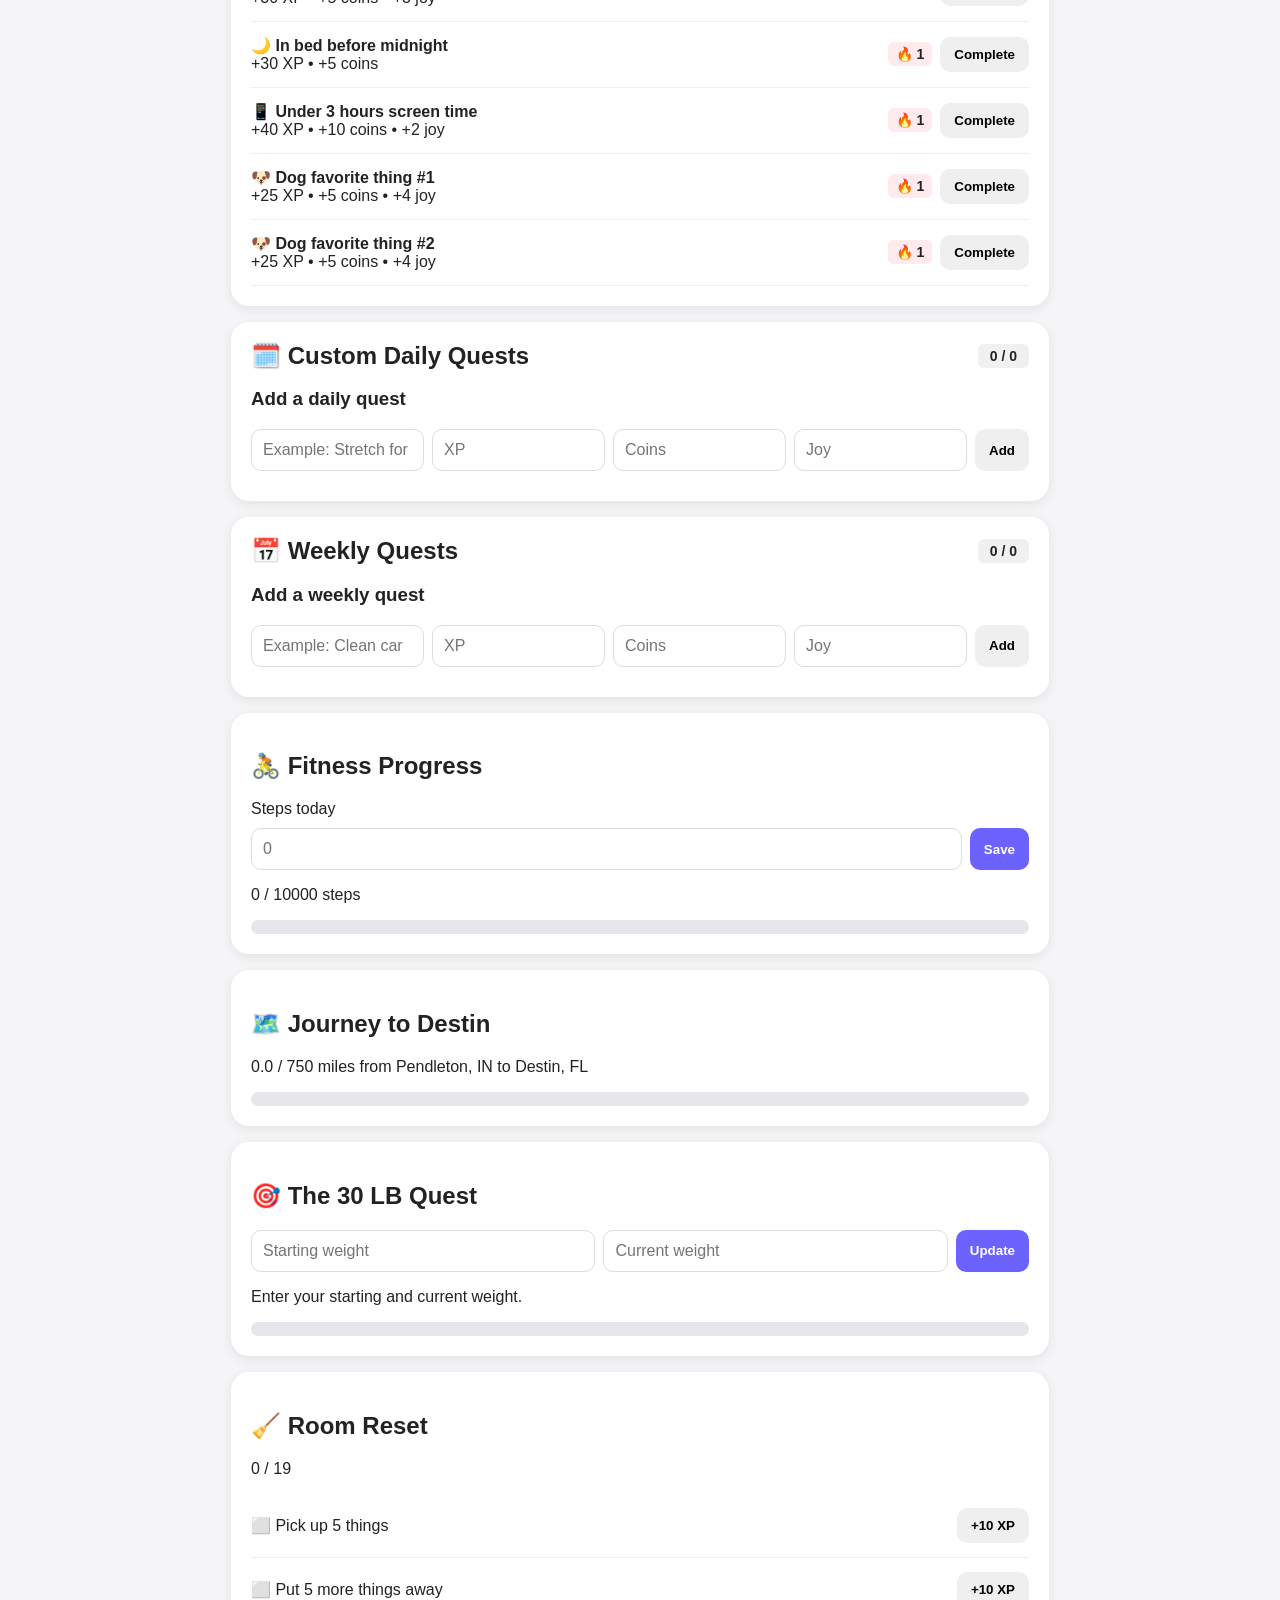
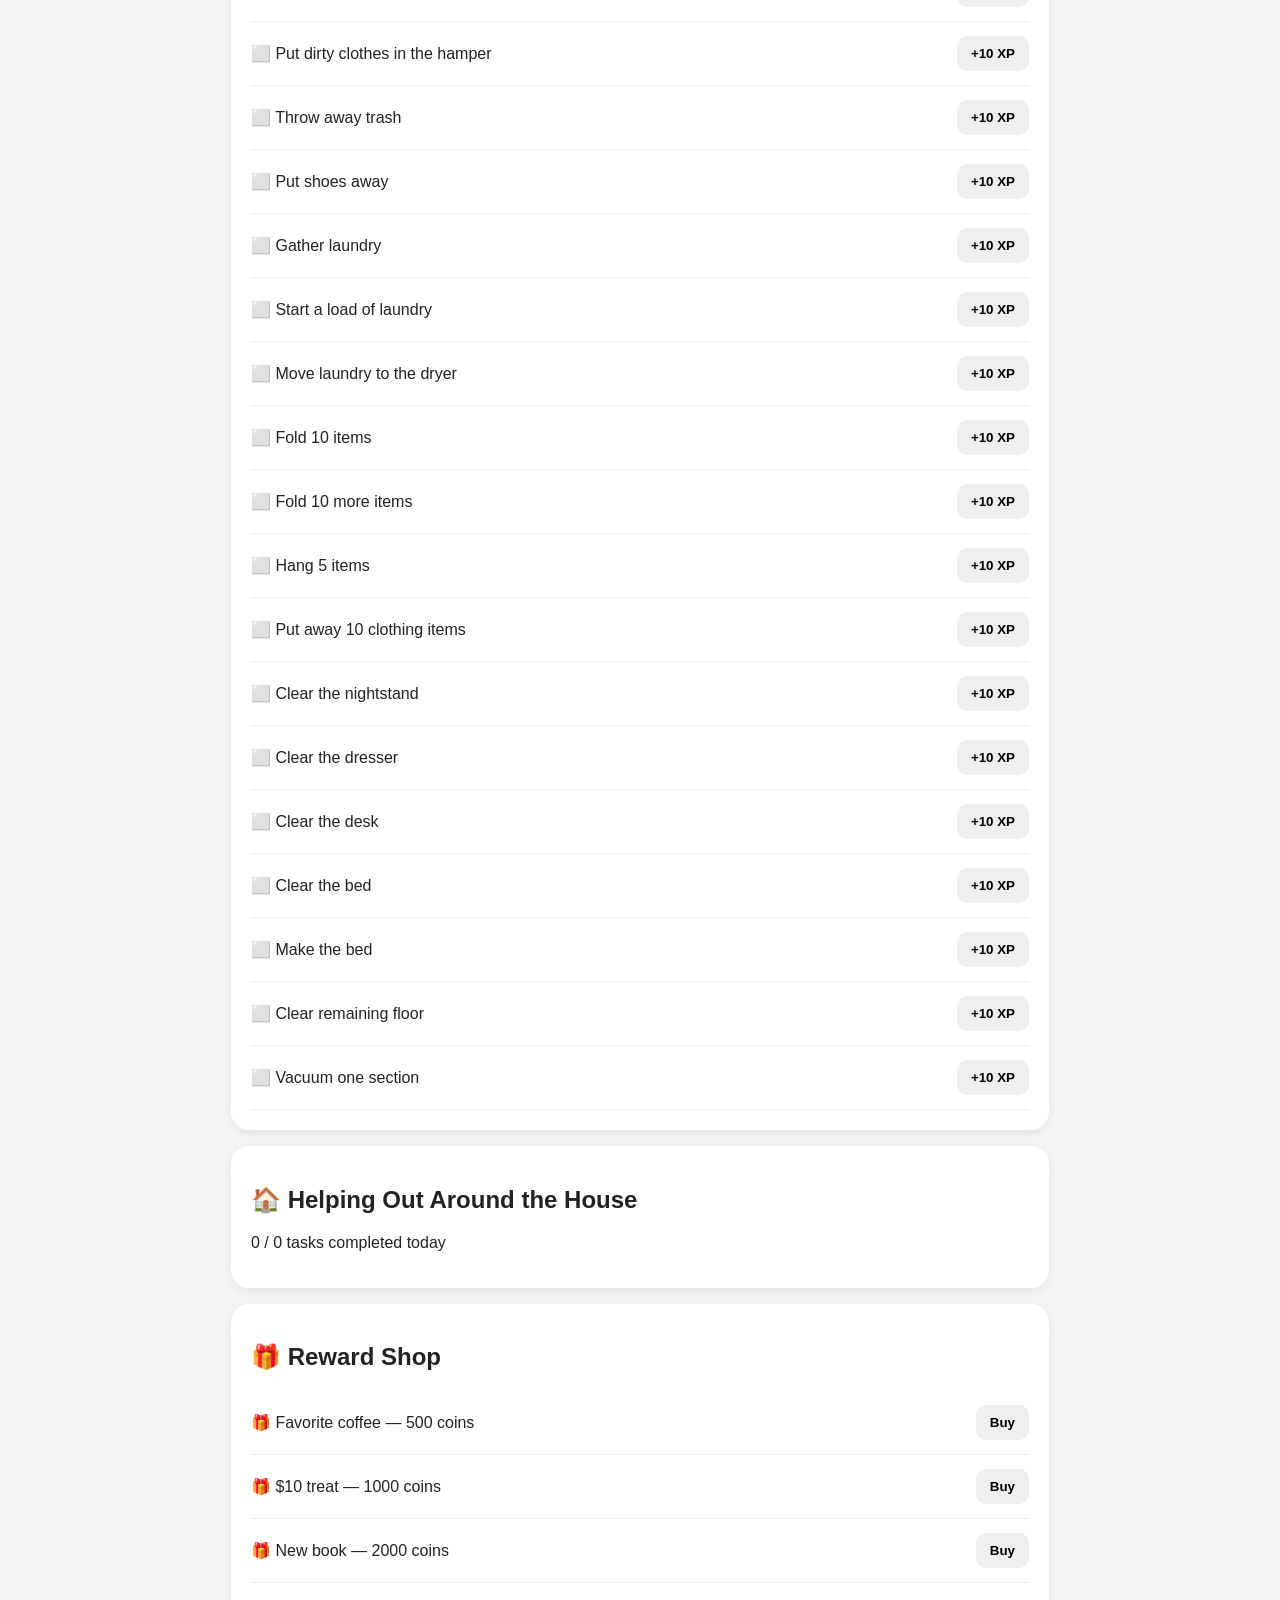
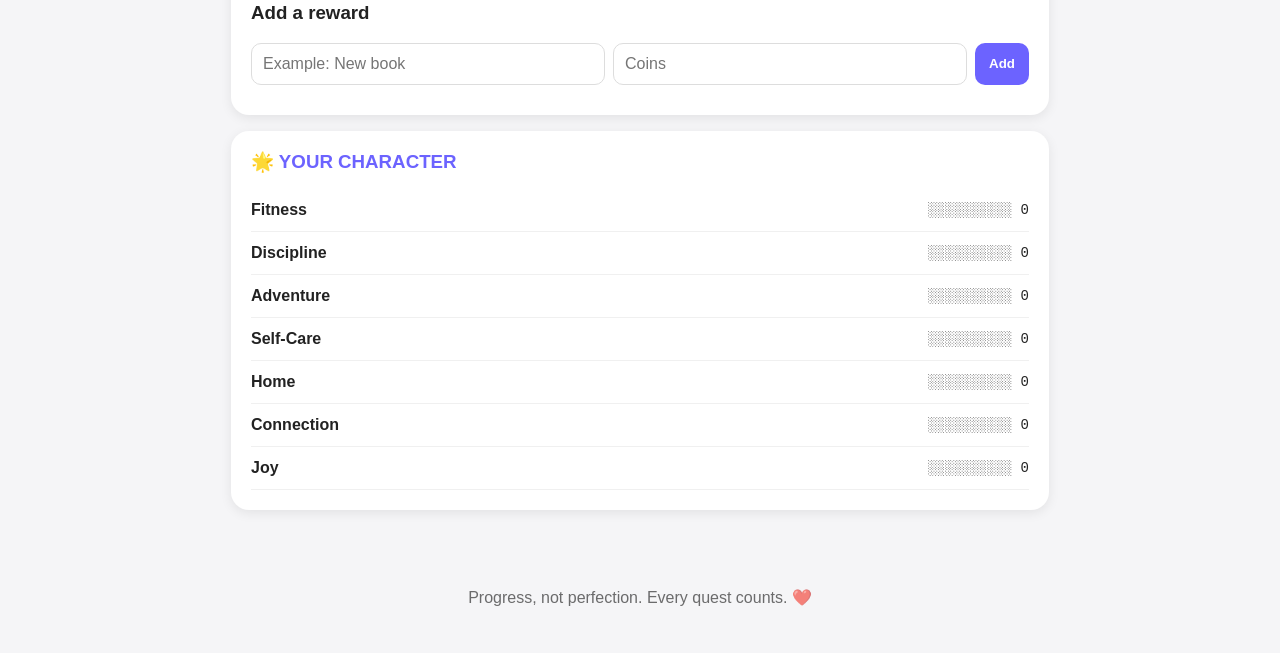
==== commit dbb7738f: "Update index.html" ====
--- a/index.html
+++ b/index.html
@@ -16,6 +16,27 @@
     <button id="lowEnergyButton" class="secondary-button">🌧️ Low Energy</button>
   </header>
 
+  <!-- CHARACTER STRIP -->
+  <section class="card character-strip">
+    <div class="character-main">
+      <span class="character-icon">🦋</span>
+      <span class="character-icon">🐶</span>
+      <div>
+        <p class="eyebrow">YOUR TITLE</p>
+        <h2 id="currentTitle">Butterfly Guardian</h2>
+        <p id="characterSubtitle">
+          On a journey from Pendleton, IN to Destin, FL.
+        </p>
+      </div>
+    </div>
+    <div class="character-progress">
+      <p class="eyebrow">TRAVEL PROGRESS</p>
+      <div class="progress-bar small">
+        <div id="characterTravelBar" class="progress-fill"></div>
+      </div>
+    </div>
+  </section>
+
   <main>
     <!-- HERO -->
     <section class="hero card">
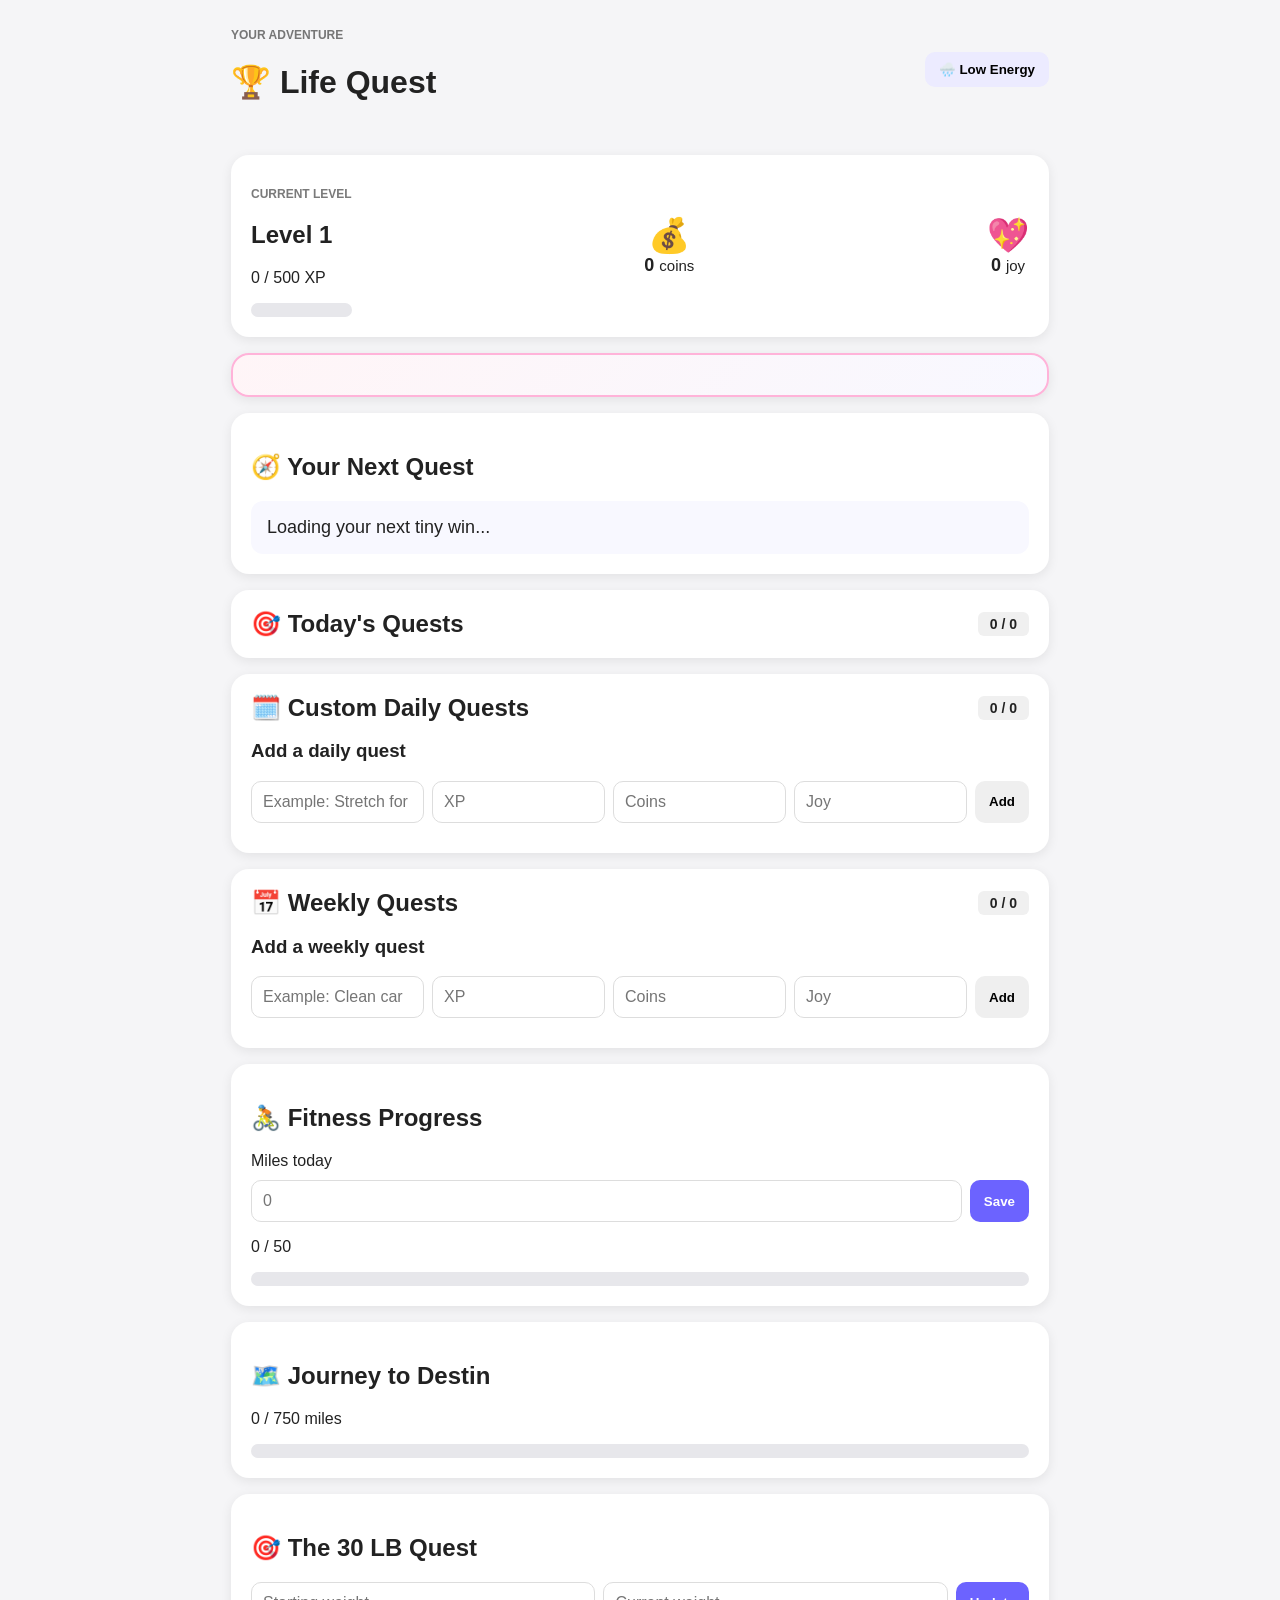
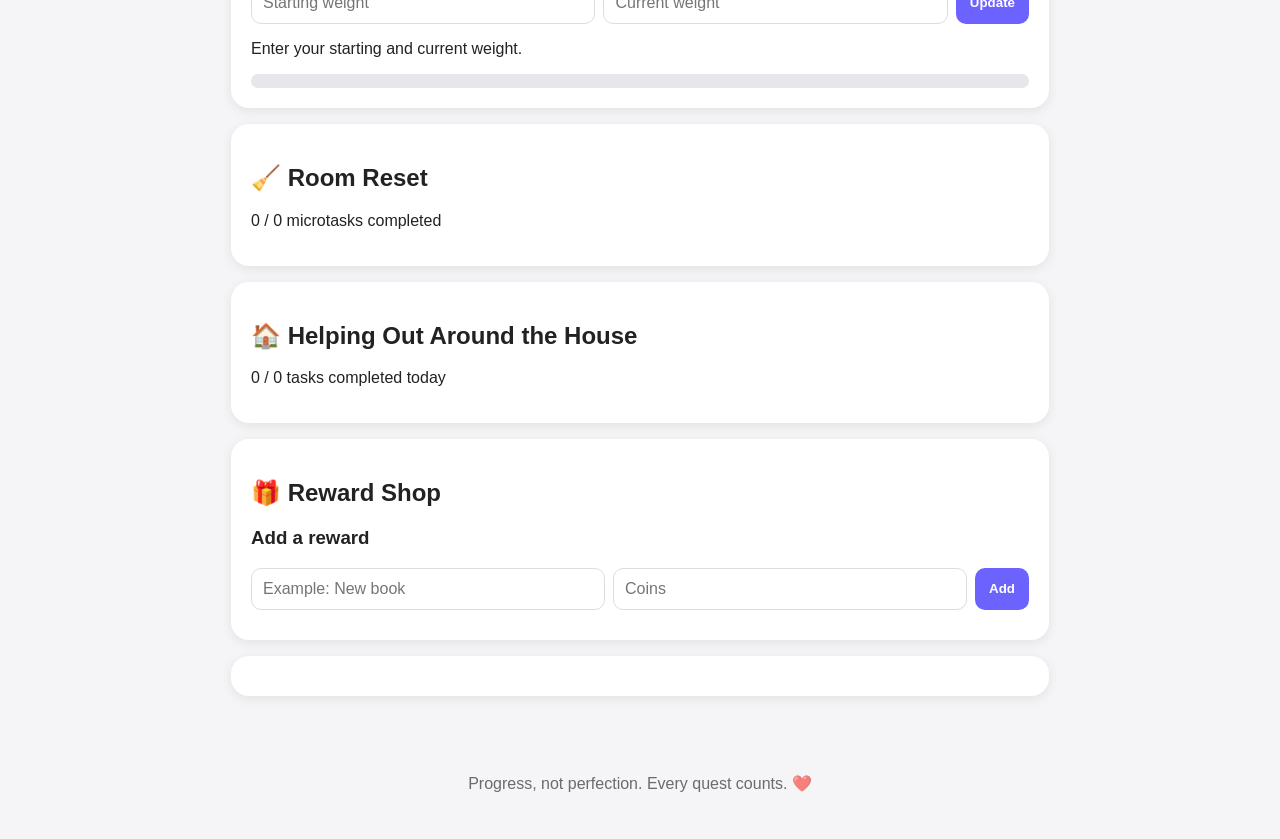
==== commit 5fc6695c: "Update index.html" ====
--- a/index.html
+++ b/index.html
@@ -15,27 +15,6 @@
     </div>
     <button id="lowEnergyButton" class="secondary-button">🌧️ Low Energy</button>
   </header>
-
-  <!-- CHARACTER STRIP -->
-  <section class="card character-strip">
-    <div class="character-main">
-      <span class="character-icon">🦋</span>
-      <span class="character-icon">🐶</span>
-      <div>
-        <p class="eyebrow">YOUR TITLE</p>
-        <h2 id="currentTitle">Butterfly Guardian</h2>
-        <p id="characterSubtitle">
-          On a journey from Pendleton, IN to Destin, FL.
-        </p>
-      </div>
-    </div>
-    <div class="character-progress">
-      <p class="eyebrow">TRAVEL PROGRESS</p>
-      <div class="progress-bar small">
-        <div id="characterTravelBar" class="progress-fill"></div>
-      </div>
-    </div>
-  </section>
 
   <main>
     <!-- HERO -->
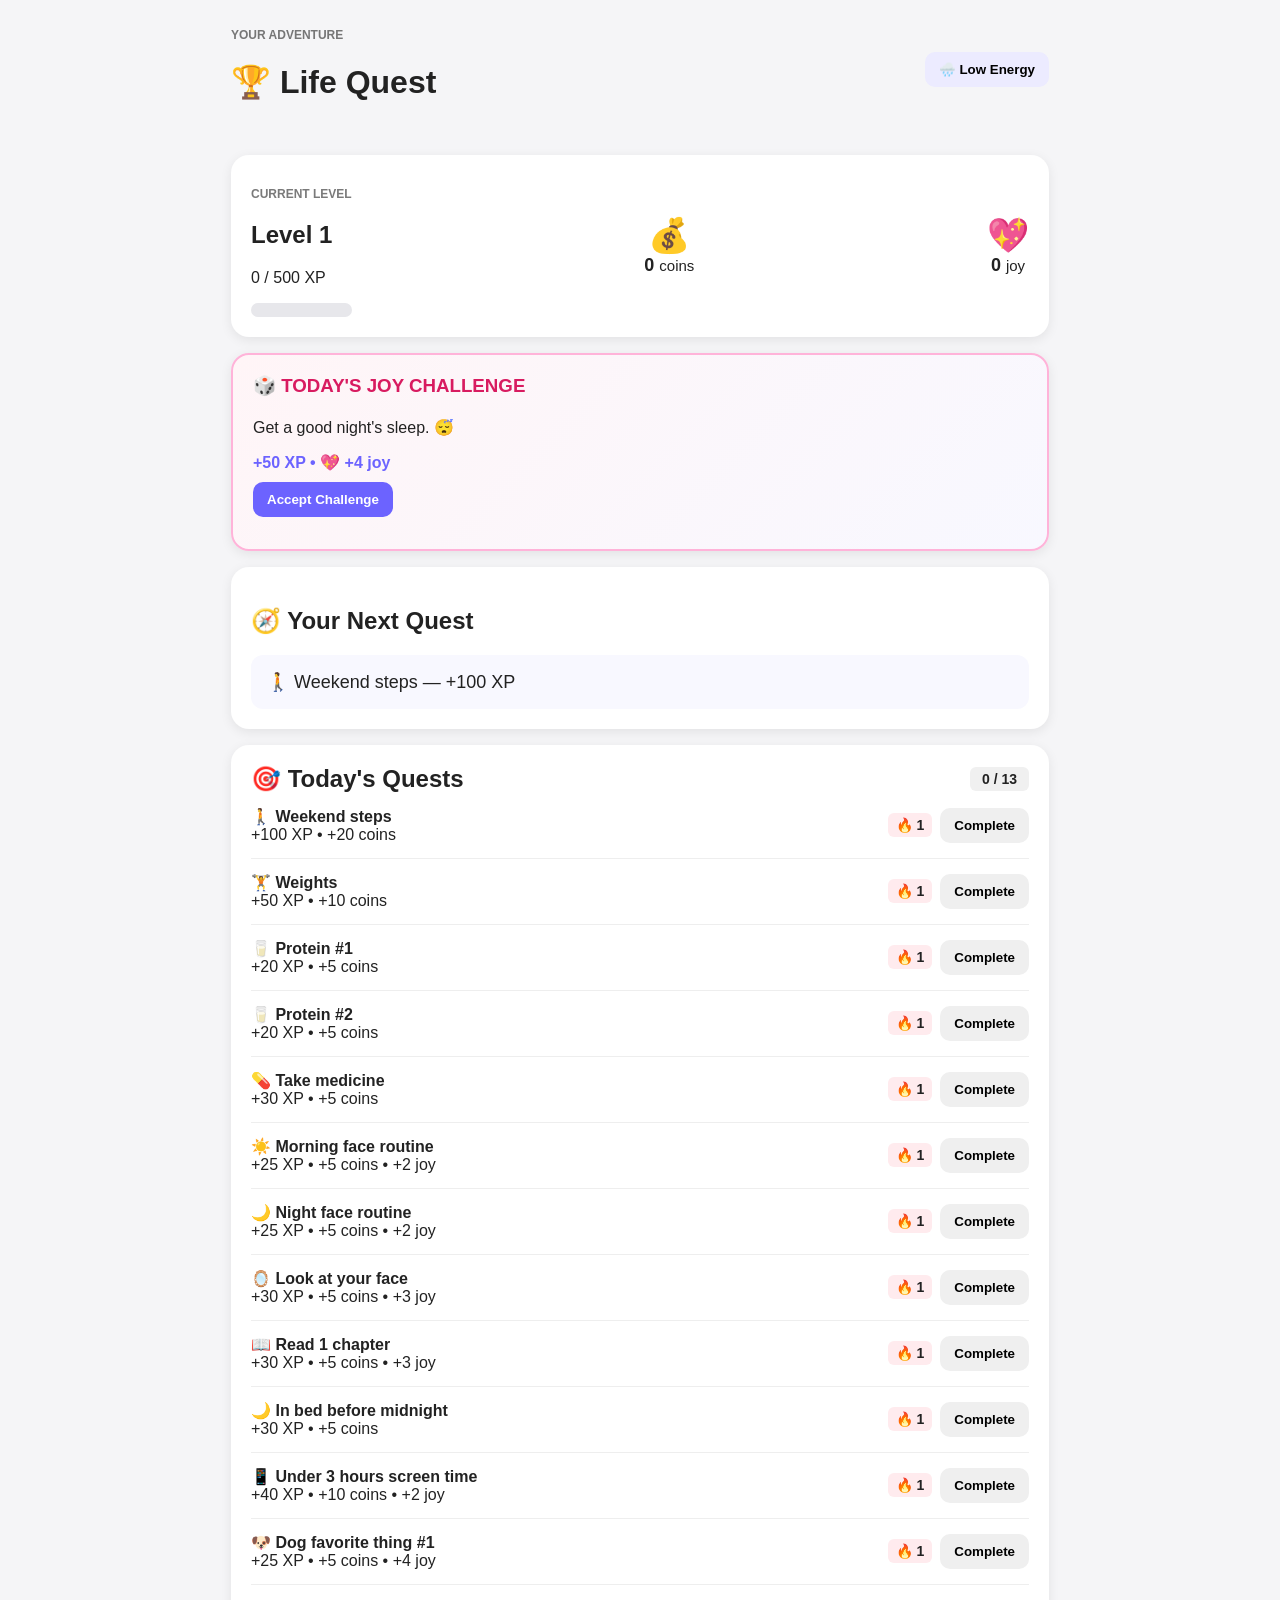
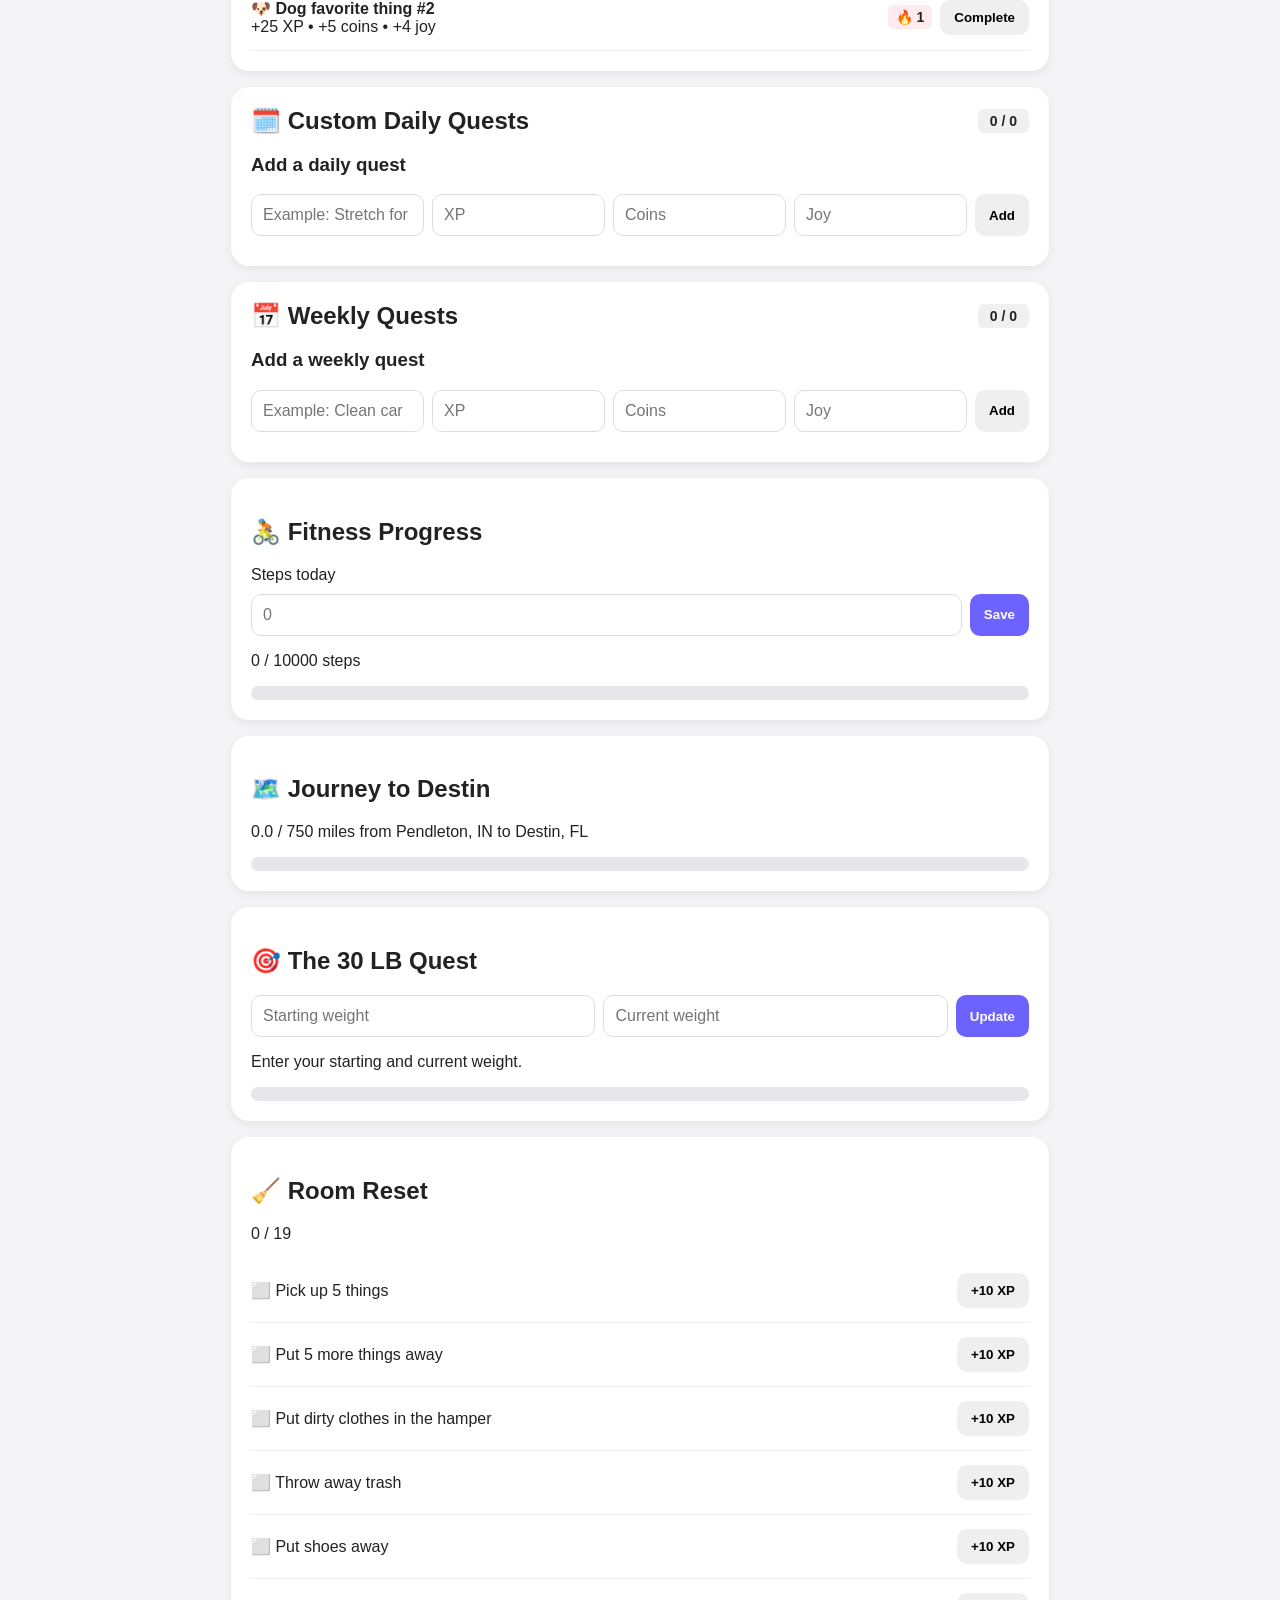
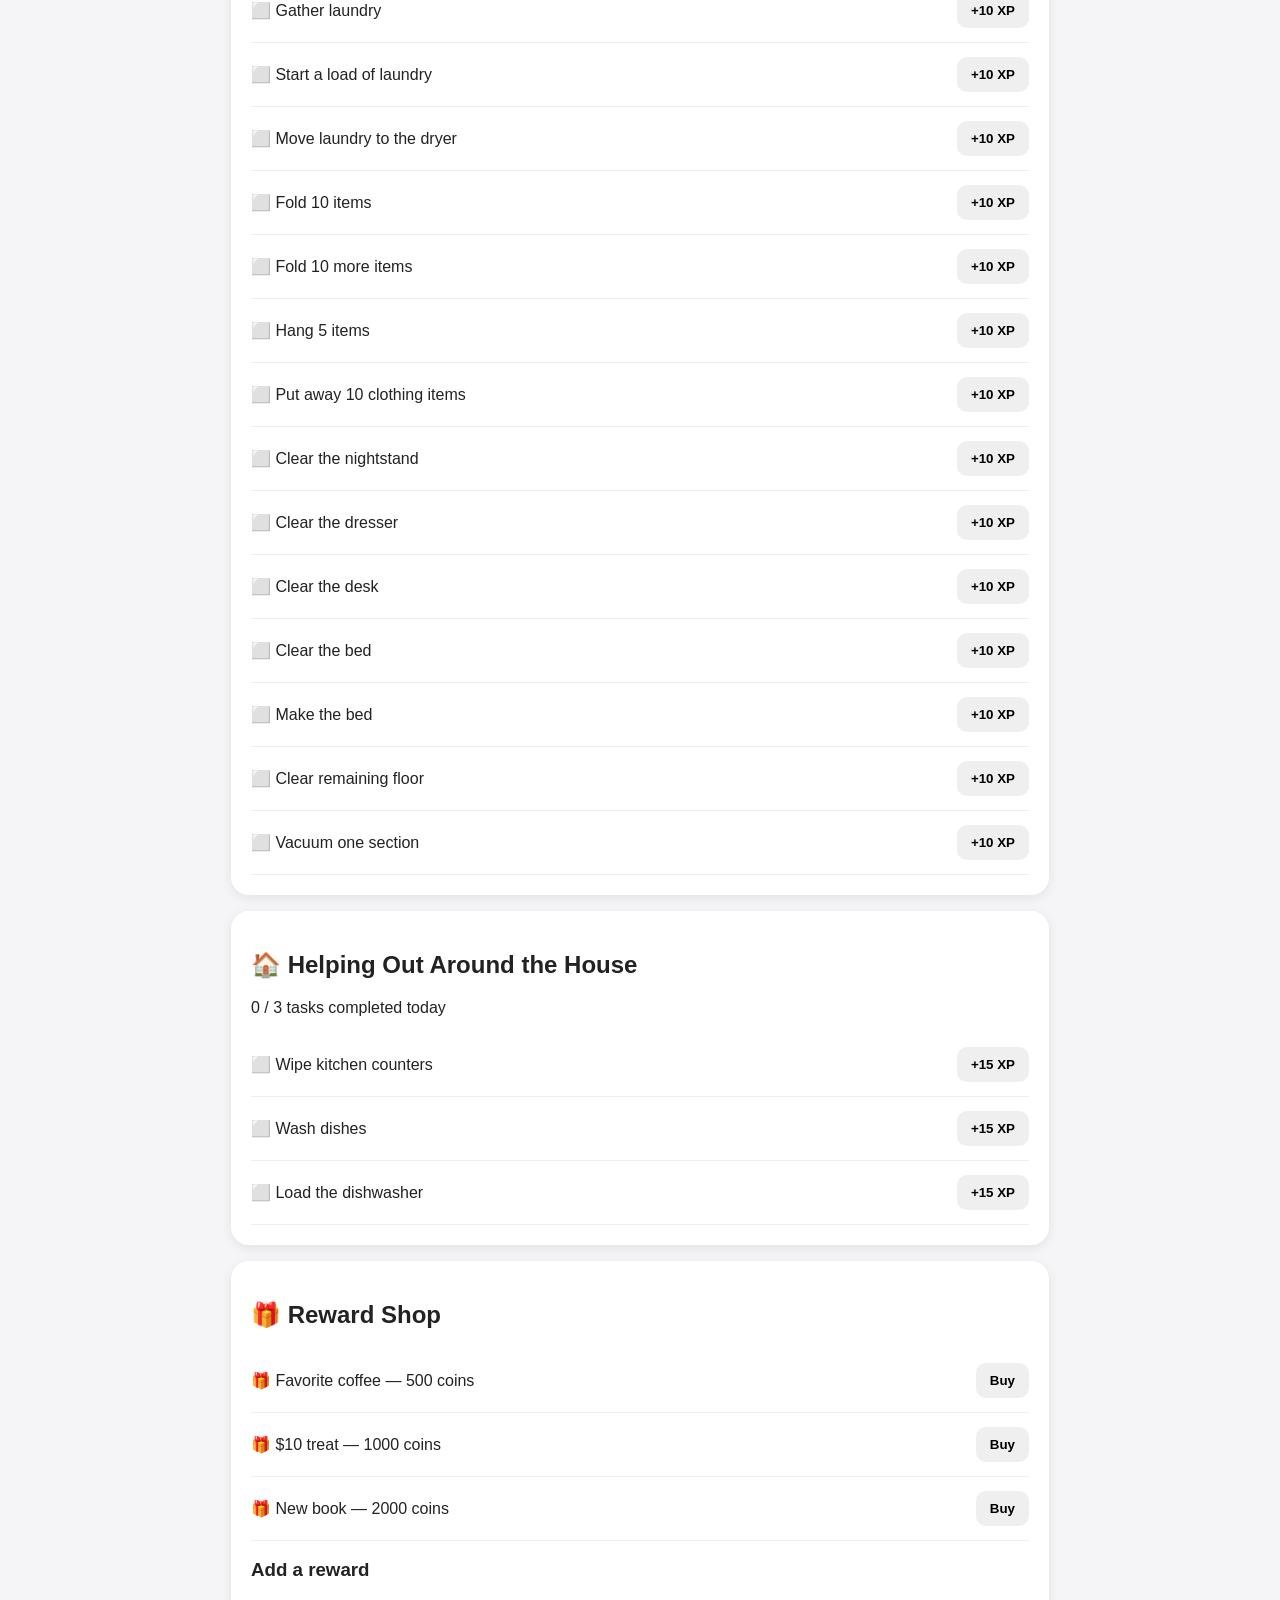
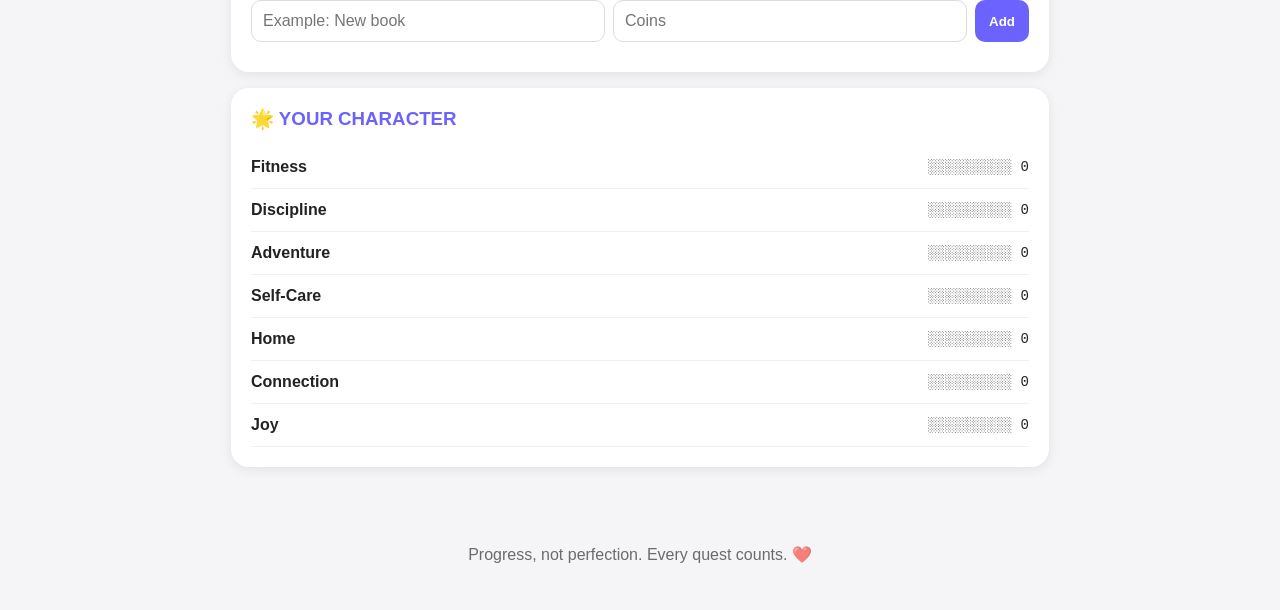
==== commit 906cc534: "Update index.html" ====
--- a/index.html
+++ b/index.html
@@ -177,6 +177,6 @@
     <p>Progress, not perfection. Every quest counts. ❤️</p>
   </footer>
 
-  <script src="app.js"></script>
+  <script src="app.js?v=329"></script>
 </body>
 </html>
